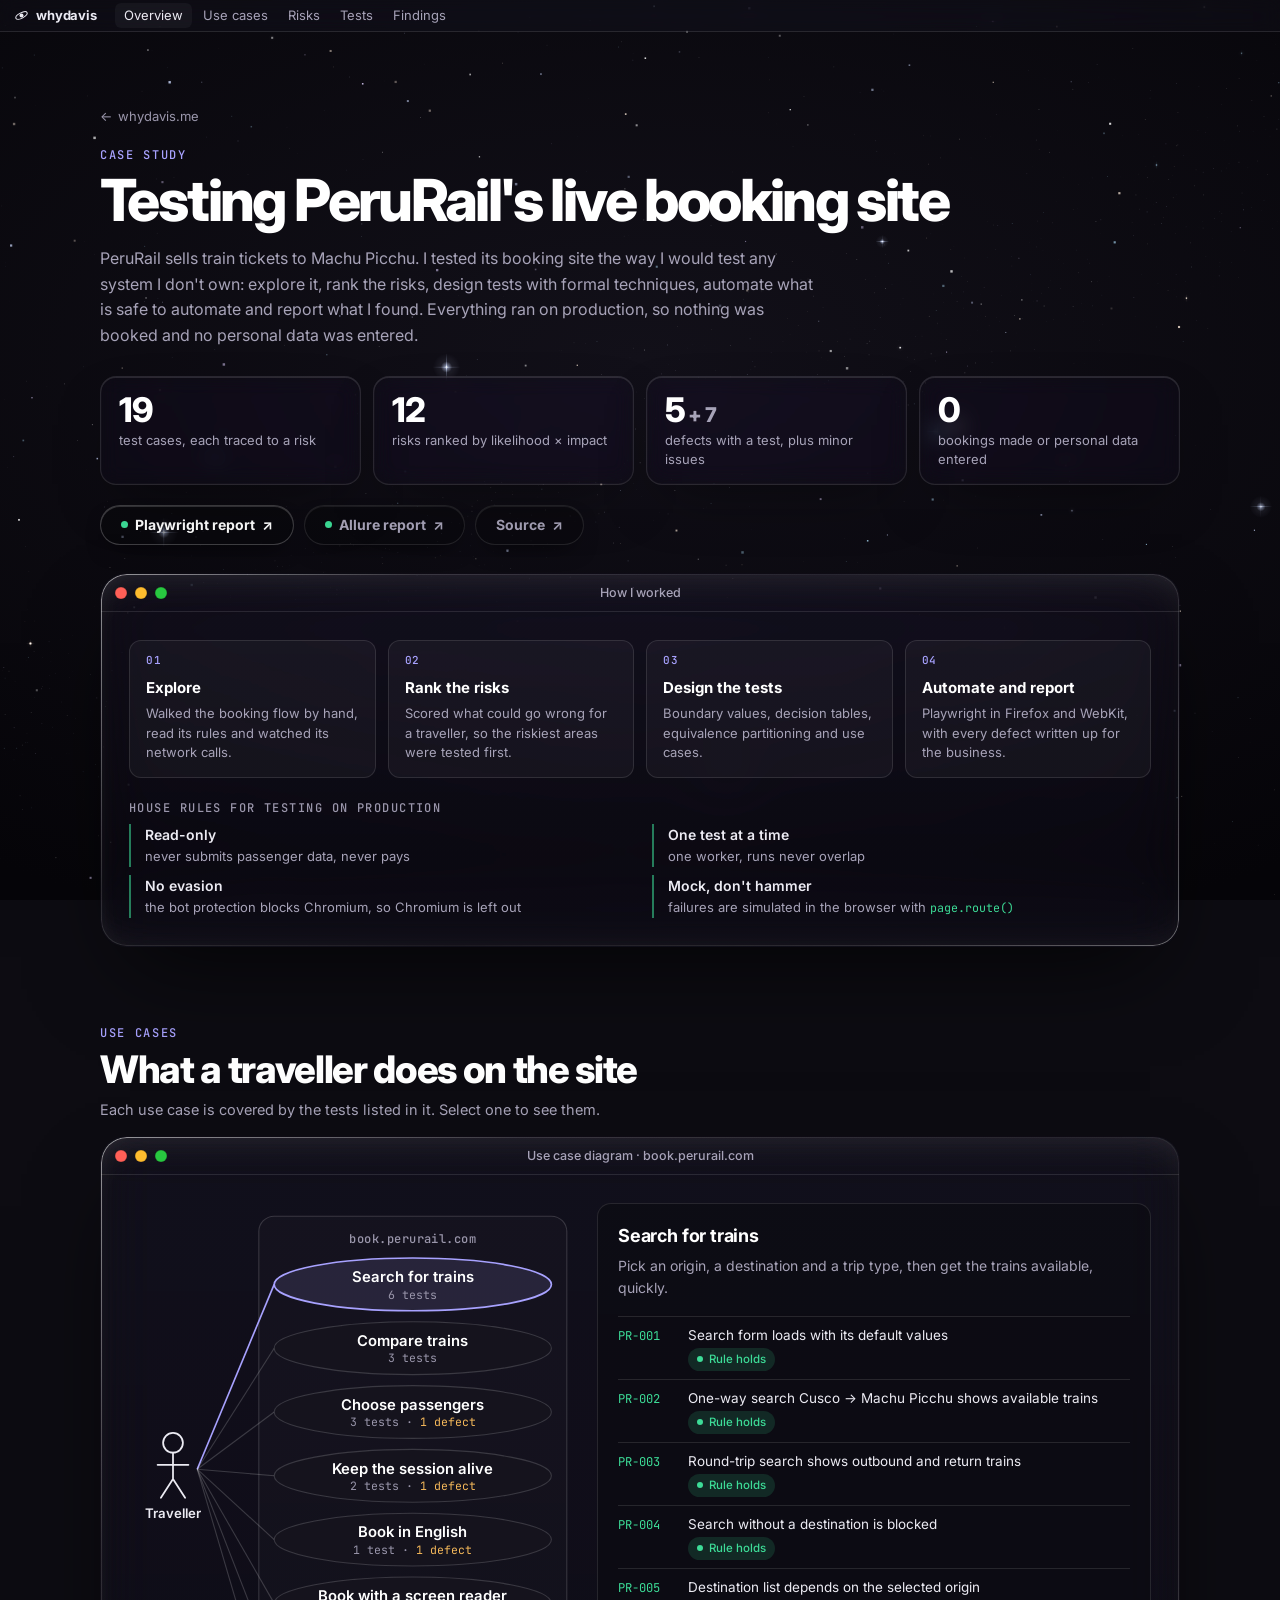
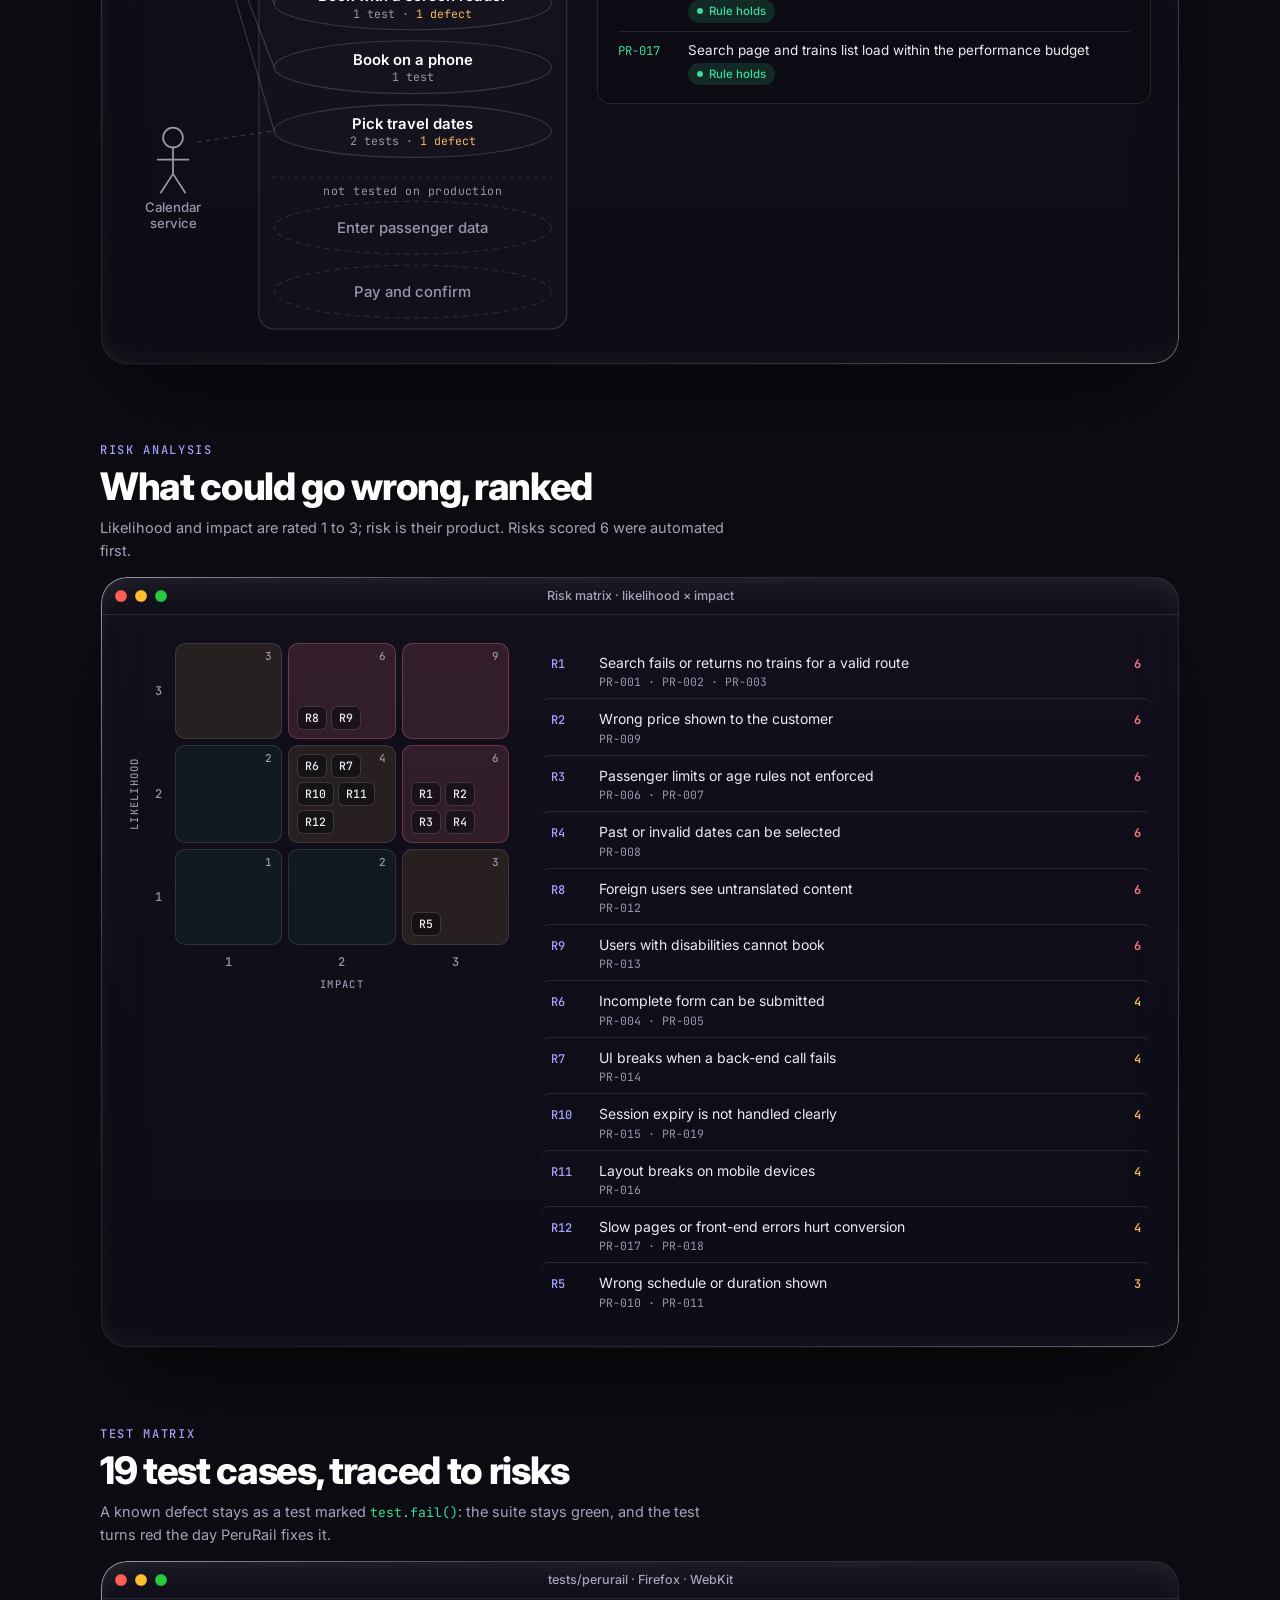
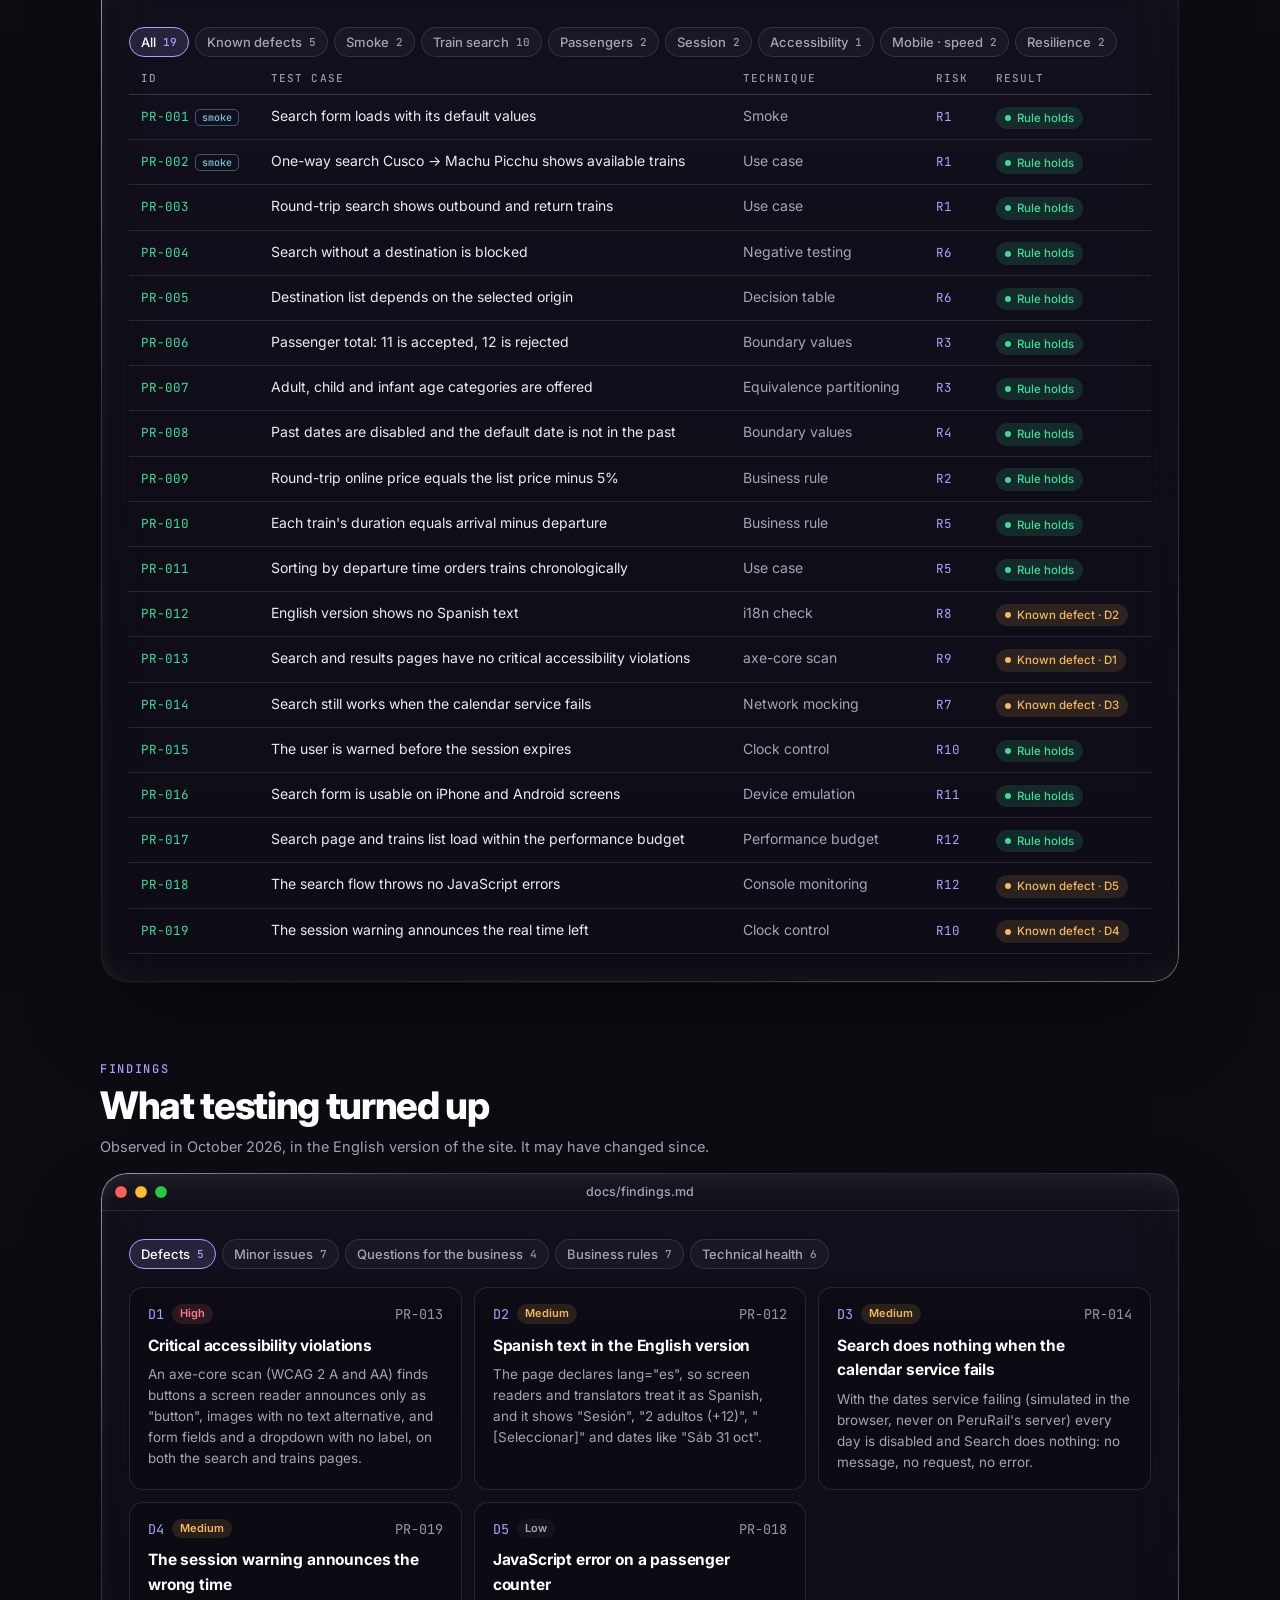
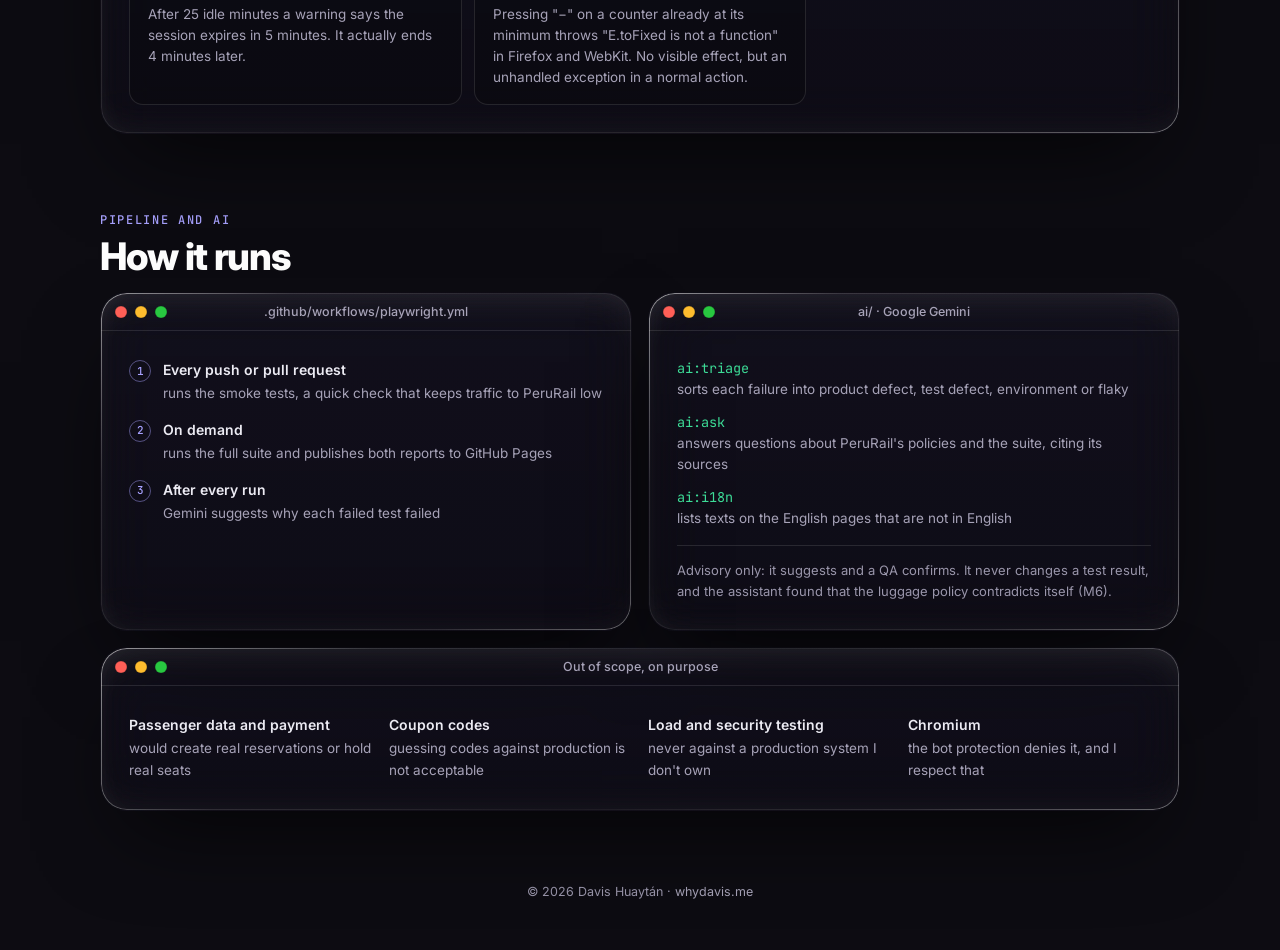
==== perurail/index.html @ 3ee422a7 "PeruRail case study page A recruiter-friendly view of the Playwright project at /perurail/: use case" ====
<!doctype html>
<html lang="en" class="case">
<head>
  <meta charset="utf-8">
  <meta name="viewport" content="width=device-width, initial-scale=1, viewport-fit=cover">
  <title>PeruRail case study · whydavis</title>
  <meta name="description" content="How Davis Huaytán tested PeruRail's live booking site: use cases, risk analysis, a 19-case test matrix and the defects found.">
  <meta name="theme-color" content="#16151c">
  <meta property="og:title" content="PeruRail case study · Davis Huaytán">
  <meta property="og:description" content="Use cases, risk analysis, test matrix and findings from testing a live booking site with Playwright.">
  <meta property="og:url" content="https://whydavis.me/perurail/">
  <meta property="og:type" content="article">
  <meta property="og:image" content="https://whydavis.me/og.png">
  <meta name="twitter:card" content="summary_large_image">
  <meta name="robots" content="noindex, nofollow">
  <link rel="canonical" href="https://whydavis.me/perurail/">
  <link rel="icon" href="../favicon.svg" type="image/svg+xml">
  <link rel="preconnect" href="https://fonts.googleapis.com">
  <link rel="preconnect" href="https://fonts.gstatic.com" crossorigin>
  <link href="https://fonts.googleapis.com/css2?family=Inter:wght@400;500;600;700;800&family=JetBrains+Mono:wght@400;500&display=swap" rel="stylesheet">
  <link rel="stylesheet" href="../styles.css">
  <link rel="stylesheet" href="case.css">
  <script>document.documentElement.classList.add("js")</script>
</head>
<body>
  <canvas id="sky" aria-hidden="true"></canvas>
  <canvas id="stars" aria-hidden="true"></canvas>
  <div class="nebula" aria-hidden="true"></div>

  <header class="menubar">
    <a class="mb-brand" href="../" aria-label="Back to whydavis.me">
      <svg viewBox="0 0 24 24" width="15" height="15" aria-hidden="true"><circle cx="12" cy="12" r="3.2" fill="currentColor"/><ellipse cx="12" cy="12" rx="10" ry="4.2" fill="none" stroke="currentColor" stroke-width="1.6" transform="rotate(-28 12 12)"/></svg>
      <strong>whydavis</strong>
    </a>
    <nav class="mb-nav" aria-label="Sections">
      <a href="#overview">Overview</a>
      <a href="#use-cases">Use cases</a>
      <a href="#risks">Risks</a>
      <a href="#tests">Tests</a>
      <a href="#findings">Findings</a>
    </nav>
  </header>

  <main id="top">
    <!-- Overview -->
    <section id="overview" class="cs">
      <a class="back" href="../#work"><span aria-hidden="true">←</span> whydavis.me</a>
      <p class="eyebrow">Case study</p>
      <h1 class="cs-title">Testing PeruRail's live booking site</h1>
      <p class="cs-lede">PeruRail sells train tickets to Machu Picchu. I tested its booking site the way I would test any system I don't own: explore it, rank the risks, design tests with formal techniques, automate what is safe to automate and report what I found. Everything ran on production, so nothing was booked and no personal data was entered.</p>

      <div class="kpis">
        <div class="kpi glass"><b>19</b><span>test cases, each traced to a risk</span></div>
        <div class="kpi glass"><b>12</b><span>risks ranked by likelihood × impact</span></div>
        <div class="kpi glass"><b>5<small> + 7</small></b><span>defects with a test, plus minor issues</span></div>
        <div class="kpi glass"><b>0</b><span>bookings made or personal data entered</span></div>
      </div>

      <div class="cta">
        <a class="btn btn-primary" href="https://dwhytan.github.io/playwright-e2e-framework/playwright/" target="_blank" rel="noopener"><span class="status-dot" aria-hidden="true"></span>Playwright report <span aria-hidden="true">↗</span></a>
        <a class="btn" href="https://dwhytan.github.io/playwright-e2e-framework/allure/" target="_blank" rel="noopener"><span class="status-dot" aria-hidden="true"></span>Allure report <span aria-hidden="true">↗</span></a>
        <a class="btn" href="https://github.com/dwhytan/playwright-e2e-framework" target="_blank" rel="noopener">Source <span aria-hidden="true">↗</span></a>
      </div>

      <article class="window reveal">
        <div class="titlebar">
          <span class="lights" aria-hidden="true"><i></i><i></i><i></i></span>
          <span class="title">How I worked</span>
        </div>
        <div class="win-body">
          <ol class="steps">
            <li><span class="step-n">01</span><b>Explore</b><span>Walked the booking flow by hand, read its rules and watched its network calls.</span></li>
            <li><span class="step-n">02</span><b>Rank the risks</b><span>Scored what could go wrong for a traveller, so the riskiest areas were tested first.</span></li>
            <li><span class="step-n">03</span><b>Design the tests</b><span>Boundary values, decision tables, equivalence partitioning and use cases.</span></li>
            <li><span class="step-n">04</span><b>Automate and report</b><span>Playwright in Firefox and WebKit, with every defect written up for the business.</span></li>
          </ol>
          <p class="rules-head">House rules for testing on production</p>
          <ul class="rules">
            <li><b>Read-only</b><span>never submits passenger data, never pays</span></li>
            <li><b>One test at a time</b><span>one worker, runs never overlap</span></li>
            <li><b>No evasion</b><span>the bot protection blocks Chromium, so Chromium is left out</span></li>
            <li><b>Mock, don't hammer</b><span>failures are simulated in the browser with <code>page.route()</code></span></li>
          </ul>
        </div>
      </article>
    </section>

    <!-- Use cases -->
    <section id="use-cases" class="cs">
      <header class="sec-head">
        <p class="eyebrow">Use cases</p>
        <h2>What a traveller does on the site</h2>
        <p class="sec-sub">Each use case is covered by the tests listed in it. Select one to see them.</p>
      </header>
      <article class="window reveal">
        <div class="titlebar">
          <span class="lights" aria-hidden="true"><i></i><i></i><i></i></span>
          <span class="title">Use case diagram · book.perurail.com</span>
        </div>
        <div class="win-body uc-body">
          <div class="uc-diagram" id="uc-diagram" role="group" aria-label="Use case diagram"></div>
          <div class="uc-detail" id="uc-detail" aria-live="polite"></div>
        </div>
      </article>
    </section>

    <!-- Risks -->
    <section id="risks" class="cs">
      <header class="sec-head">
        <p class="eyebrow">Risk analysis</p>
        <h2>What could go wrong, ranked</h2>
        <p class="sec-sub">Likelihood and impact are rated 1 to 3; risk is their product. Risks scored 6 were automated first.</p>
      </header>
      <article class="window reveal">
        <div class="titlebar">
          <span class="lights" aria-hidden="true"><i></i><i></i><i></i></span>
          <span class="title">Risk matrix · likelihood × impact</span>
        </div>
        <div class="win-body risk-body">
          <div class="heat" id="heat"></div>
          <ol class="risk-list" id="risk-list"></ol>
        </div>
      </article>
    </section>

    <!-- Tests -->
    <section id="tests" class="cs">
      <header class="sec-head">
        <p class="eyebrow">Test matrix</p>
        <h2>19 test cases, traced to risks</h2>
        <p class="sec-sub">A known defect stays as a test marked <code>test.fail()</code>: the suite stays green, and the test turns red the day PeruRail fixes it.</p>
      </header>
      <article class="window reveal">
        <div class="titlebar">
          <span class="lights" aria-hidden="true"><i></i><i></i><i></i></span>
          <span class="title">tests/perurail · Firefox · WebKit</span>
        </div>
        <div class="win-body tm-body">
          <div class="filters" id="tm-filters" role="toolbar" aria-label="Filter test cases"></div>
          <div class="tm-scroll">
            <table class="tm" id="tm">
              <thead><tr><th scope="col">ID</th><th scope="col">Test case</th><th scope="col">Technique</th><th scope="col">Risk</th><th scope="col">Result</th></tr></thead>
              <tbody></tbody>
            </table>
          </div>
        </div>
      </article>
    </section>

    <!-- Findings -->
    <section id="findings" class="cs">
      <header class="sec-head">
        <p class="eyebrow">Findings</p>
        <h2>What testing turned up</h2>
        <p class="sec-sub">Observed in October 2026, in the English version of the site. It may have changed since.</p>
      </header>
      <article class="window reveal">
        <div class="titlebar">
          <span class="lights" aria-hidden="true"><i></i><i></i><i></i></span>
          <span class="title">docs/findings.md</span>
        </div>
        <div class="win-body fd-body">
          <div class="tabs" id="fd-tabs" role="tablist" aria-label="Findings"></div>
          <div class="fd-panel" id="fd-panel" role="tabpanel"></div>
        </div>
      </article>
    </section>

    <!-- Pipeline and AI -->
    <section id="pipeline" class="cs">
      <header class="sec-head">
        <p class="eyebrow">Pipeline and AI</p>
        <h2>How it runs</h2>
      </header>
      <div class="pipe-grid">
        <article class="window reveal">
          <div class="titlebar">
            <span class="lights" aria-hidden="true"><i></i><i></i><i></i></span>
            <span class="title">.github/workflows/playwright.yml</span>
          </div>
          <div class="win-body">
            <ol class="flow">
              <li><b>Every push or pull request</b><span>runs the smoke tests, a quick check that keeps traffic to PeruRail low</span></li>
              <li><b>On demand</b><span>runs the full suite and publishes both reports to GitHub Pages</span></li>
              <li><b>After every run</b><span>Gemini suggests why each failed test failed</span></li>
            </ol>
          </div>
        </article>
        <article class="window reveal">
          <div class="titlebar">
            <span class="lights" aria-hidden="true"><i></i><i></i><i></i></span>
            <span class="title">ai/ · Google Gemini</span>
          </div>
          <div class="win-body">
            <ul class="ai-cmds">
              <li><code>ai:triage</code><span>sorts each failure into product defect, test defect, environment or flaky</span></li>
              <li><code>ai:ask</code><span>answers questions about PeruRail's policies and the suite, citing its sources</span></li>
              <li><code>ai:i18n</code><span>lists texts on the English pages that are not in English</span></li>
            </ul>
            <p class="ai-note">Advisory only: it suggests and a QA confirms. It never changes a test result, and the assistant found that the luggage policy contradicts itself (M6).</p>
          </div>
        </article>
      </div>
      <article class="window reveal oos">
        <div class="titlebar">
          <span class="lights" aria-hidden="true"><i></i><i></i><i></i></span>
          <span class="title">Out of scope, on purpose</span>
        </div>
        <div class="win-body">
          <ul class="oos-list">
            <li><b>Passenger data and payment</b><span>would create real reservations or hold real seats</span></li>
            <li><b>Coupon codes</b><span>guessing codes against production is not acceptable</span></li>
            <li><b>Load and security testing</b><span>never against a production system I don't own</span></li>
            <li><b>Chromium</b><span>the bot protection denies it, and I respect that</span></li>
          </ul>
        </div>
      </article>
    </section>
  </main>

  <footer class="footer">
    <p>© <span id="year">2026</span> Davis Huaytán · <a href="../">whydavis.me</a></p>
  </footer>

  <script src="../main.js" defer></script>
  <script src="case.js" defer></script>
  <script type="module" src="https://static.cloudflareinsights.com/beacon.min.js" data-cf-beacon='{"token": "da24d4a534864f099feae7750978d0eb"}'></script>
</body>
</html>
---- styles.css ----
/* ───────── Tokens: "Cosmic" #23212C ───────── */
:root {
  color-scheme: dark;
  --bg: #0d0c12;
  --bg-2: #23212c;
  --text: #ecebf3;
  --text-2: #a7a3b8;
  --text-3: #9a96ab;
  --glass: rgba(30, 28, 40, 0.10);
  --glass-strong: rgba(30, 28, 40, 0.22);
  --glass-hi: rgba(255, 255, 255, 0.04);
  --stroke: rgba(255, 255, 255, 0.11);
  --stroke-2: rgba(255, 255, 255, 0.16);
  --inner: inset 0 1px 0 rgba(255, 255, 255, 0.1), inset 0 0 0 0.5px rgba(255, 255, 255, 0.04);
  --shadow: 0 24px 60px -24px rgba(0, 0, 0, 0.5);
  --accent: #a8a2ff;
  --accent-2: #e8a2c8;
  --accent-soft: rgba(168, 162, 255, 0.14);
  --green: #3ddc97;
  --green-soft: rgba(61, 220, 151, 0.14);
  --icon-filter: invert(1);
  --ease-out: cubic-bezier(0.23, 1, 0.32, 1);
  --ease-in-out: cubic-bezier(0.77, 0, 0.175, 1);
  --radius: 26px;
  --sans: "Inter", -apple-system, BlinkMacSystemFont, "SF Pro Text", system-ui, sans-serif;
  --mono: "JetBrains Mono", "SF Mono", ui-monospace, Menlo, monospace;
}

/* ───────── Base ───────── */
*, *::before, *::after { box-sizing: border-box; }
html { scroll-behavior: smooth; -webkit-text-size-adjust: 100%; }
body {
  margin: 0;
  background: var(--bg);
  color: var(--text);
  font: 400 15px/1.6 var(--sans);
  -webkit-font-smoothing: antialiased;
  overflow-x: hidden;
}
a { color: inherit; text-decoration: none; }
img { display: block; }
h1, h2, h3, p, ul, ol, dl, dd { margin: 0; padding: 0; }
ul, ol { list-style: none; }
:focus-visible { outline: 2px solid var(--accent); outline-offset: 3px; border-radius: 8px; }
::selection { background: var(--accent-soft); color: var(--text); }

/* ───────── Desktop background ───────── */
#sky, #stars, .nebula { position: fixed; inset: 0; pointer-events: none; }
#stars { z-index: -1; }
#sky { z-index: -2; }
.nebula {
  z-index: -3;
  background: radial-gradient(120% 90% at 50% 40%, #121019, #060509 75%);
}

/* ───────── Glass primitives ───────── */
.glass, .window, .menubar, .dock {
  background: var(--glass);
  border: 1px solid var(--stroke);
  box-shadow: var(--inner), var(--shadow);
  backdrop-filter: blur(10px) saturate(170%);
  -webkit-backdrop-filter: blur(10px) saturate(170%);
}

/* Windows are liquid glass: light tint, heavy blur, light pooling along the inner
   edges and a specular rim that catches light on the top-left and bottom-right corners */
.window {
  background: linear-gradient(180deg, rgba(40, 38, 52, 0.14), rgba(14, 13, 19, 0.28));
  border-color: transparent;
  box-shadow:
    inset 0 24px 48px -36px rgba(255, 255, 255, 0.22),
    inset 0 -24px 48px -36px rgba(255, 255, 255, 0.10),
    inset 18px 0 36px -32px rgba(255, 255, 255, 0.10),
    0 40px 90px -30px rgba(0, 0, 0, 0.75);
  backdrop-filter: blur(26px) saturate(180%) brightness(1.08);
  -webkit-backdrop-filter: blur(26px) saturate(180%) brightness(1.08);
  /* keep each window on its own GPU layer for good: when the reveal ends and the
     transform goes to none, the browser would otherwise drop the layer and
     repaint the blur, which shows as a one-frame flicker */
  will-change: transform;
}
.window::before, .dock::before {
  content: ""; position: absolute; inset: 0; z-index: 3; pointer-events: none;
  border-radius: inherit; padding: 1px;
  background: linear-gradient(135deg,
    rgba(255, 255, 255, 0.55), rgba(255, 255, 255, 0.12) 22%, rgba(255, 255, 255, 0.04) 50%,
    rgba(255, 255, 255, 0.12) 78%, rgba(255, 255, 255, 0.38));
  -webkit-mask: linear-gradient(#000 0 0) content-box, linear-gradient(#000 0 0);
  -webkit-mask-composite: xor; mask-composite: exclude;
}

/* ───────── Menu bar ───────── */
.menubar {
  position: fixed; top: 0; left: 0; right: 0; z-index: 20;
  height: 32px; padding: 0 14px;
  display: flex; align-items: center; gap: 18px;
  font-size: 13px;
  border-width: 0 0 1px; box-shadow: none;
  background: var(--glass-strong);
}
.mb-brand { display: flex; align-items: center; gap: 7px; }
.mb-brand strong { font-weight: 700; letter-spacing: -0.01em; }
.mb-nav { display: flex; gap: 2px; }
.mb-nav a {
  padding: 2px 9px; border-radius: 6px; color: var(--text-2);
  transition: background-color 150ms ease, color 150ms ease;
}
.mb-nav a:hover, .mb-nav a.active { background: var(--glass-hi); color: var(--text); }

.status-dot {
  width: 7px; height: 7px; border-radius: 50%; background: var(--green); flex: none;
  box-shadow: 0 0 0 0 var(--green);
  animation: ping 2.4s var(--ease-out) infinite;
}
@keyframes ping {
  0% { box-shadow: 0 0 0 0 color-mix(in srgb, var(--green) 60%, transparent); }
  70%, 100% { box-shadow: 0 0 0 7px transparent; }
}

/* ───────── Layout ───────── */
main { width: min(1080px, 100% - 32px); margin: 0 auto; padding: 84px 0 40px; }
.section { padding: 56px 0; scroll-margin-top: 40px; }
.hero { padding-top: 28px; }
.sec-head { margin-bottom: 14px; }
.eyebrow {
  font: 500 12px/1 var(--mono); text-transform: uppercase; letter-spacing: 0.14em;
  color: var(--accent); margin-bottom: 10px;
}
h2 { font-size: clamp(26px, 3.6vw, 38px); line-height: 1.1; font-weight: 800; letter-spacing: -0.035em; color: #fff; }

/* ───────── Windows ───────── */
/* clip (not hidden) so sticky children, like the diagram panel on phones, still stick to the viewport */
.window { border-radius: var(--radius); overflow: hidden; overflow: clip; position: relative; }
.window::after {
  /* pointer-follow sheen */
  content: ""; position: absolute; inset: 0; pointer-events: none; border-radius: inherit;
  background: radial-gradient(420px circle at var(--mx, 50%) var(--my, -20%), var(--glass-hi), transparent 60%);
  opacity: 0; transition: opacity 300ms ease;
}
.window:hover::after { opacity: 1; }
/* the sheen follows the pointer, not the page: no glow while content scrolls under a still cursor */
.scrolling .window::after { opacity: 0; transition: none; }
.titlebar {
  height: 38px; display: grid; grid-template-columns: 64px 1fr 64px; align-items: center;
  padding: 0 14px; border-bottom: 1px solid var(--stroke);
  font-size: 12.5px; color: var(--text-2);
}
.title { text-align: center; font-weight: 500; white-space: nowrap; overflow: hidden; text-overflow: ellipsis; }
.lights { display: flex; gap: 8px; }
.lights i {
  width: 12px; height: 12px; border-radius: 50%;
  box-shadow: inset 0 0 0 0.5px rgba(0, 0, 0, 0.25);
}
.lights i:nth-child(1) { background: #ff5f57; }
.lights i:nth-child(2) { background: #febc2e; }
.lights i:nth-child(3) { background: #28c840; }
/* macOS detail: hovering the group shows ×, − and + (decorative, like the rest of the chrome) */
.lights i { position: relative; }
.lights i::after {
  position: absolute; inset: 0; display: grid; place-items: center;
  font: 700 9px/1 var(--sans); color: rgba(0, 0, 0, 0.55); opacity: 0; transition: opacity 120ms ease;
}
.lights i:nth-child(1)::after { content: "×"; font-size: 10px; }
.lights i:nth-child(2)::after { content: "−"; }
.lights i:nth-child(3)::after { content: "+"; }
.lights:hover i::after { opacity: 1; }
.win-body { padding: 28px; }

/* ───────── Hero ───────── */
.hero-body { padding: 36px clamp(22px, 5vw, 56px) 40px; }
.prompt { font: 400 13px/1 var(--mono); color: var(--text-3); margin-bottom: 18px; }
.p-user { color: var(--accent); }
.p-sym { color: var(--accent-2); }
.name {
  font-size: clamp(30px, calc((100vw - 110px) / 7), 104px); line-height: 0.98; white-space: nowrap; font-weight: 800;
  letter-spacing: -0.05em; color: #fff;
}
.cursor {
  display: inline-block; width: 0.09em; height: 0.82em; margin-left: 0.08em; vertical-align: -0.04em;
  background: var(--accent); border-radius: 2px;
  animation: blink 1.1s steps(1) infinite;
}
@keyframes blink { 50% { opacity: 0; } }
.role { margin-top: 18px; font-size: clamp(17px, 2.2vw, 21px); font-weight: 700; color: #fff; letter-spacing: -0.01em; }
.summary { margin-top: 8px; max-width: 58ch; font-size: 16px; font-weight: 500; color: var(--text-2); }
/* Certification badges: small in the hero. Hover / focus / tap grows the badge a
   little and names it in the caption beside the row, so nothing covers the text. */
.certs-row { display: flex; flex-wrap: wrap; align-items: center; gap: 6px 16px; margin-top: 18px; }
.badges { display: flex; align-items: center; gap: 6px; }
.badge-sep { width: 1px; height: 20px; margin: 0 6px; background: var(--stroke-2); }
.badge {
  display: block; padding: 2px; border: 0; border-radius: 50%;
  background: none; cursor: default; -webkit-tap-highlight-color: transparent;
}
.badge img {
  width: 32px; height: 32px; object-fit: contain;
  transition: transform 180ms var(--ease-out), opacity 180ms ease;
}
.badges:has(.badge:is(:hover, :focus-visible, .active)) img { opacity: 0.55; }
.badge:is(:hover, :focus-visible, .active) img { transform: scale(1.3); opacity: 1 !important; }
.badge:focus-visible { outline-offset: 2px; }
/* Highlights under the badges: a few chips, each explained in the caption below */
.highlights { margin-top: 20px; }
/* Practice chips: hover, focus or tap explains each one in the caption below */
.pchips { display: flex; flex-wrap: wrap; gap: 6px; }
.pchip {
  display: inline-flex; align-items: center; gap: 6px; height: 28px; padding: 0 11px 0 9px;
  border-radius: 999px; border: 1px solid var(--stroke-2); background: var(--glass-hi);
  font: 500 12.5px/1 var(--sans); color: var(--text); cursor: default; -webkit-tap-highlight-color: transparent;
  transition: border-color 150ms ease, background-color 150ms ease, transform 160ms var(--ease-out);
}
.pchip svg { width: 14px; height: 14px; fill: none; stroke: var(--accent); stroke-width: 1.8; stroke-linecap: round; stroke-linejoin: round; }
.pchip:is(:hover, :focus-visible, .active) { border-color: var(--accent); background: var(--accent-soft); }
.pchip:active { transform: scale(0.97); }
.pchip-caption { display: block; position: relative; min-height: 20px; margin-top: 8px; font: 400 12.5px/20px var(--mono); color: var(--text-3); }
.pchip-caption .cap-live { position: absolute; inset: 0 auto auto 0; color: var(--text-2); opacity: 0; transition: opacity 150ms ease; }
.pchip-caption .cap-default { transition: opacity 150ms ease; }
.pchip-caption.showing .cap-default { opacity: 0; }
.pchip-caption.showing .cap-live { opacity: 1; }

/* Terminal feel on first load: whoami types itself, then the chips print one by one */
.highlights .pchip { animation: line-in 380ms var(--ease-out) both; }
.highlights .pchip:nth-child(1) { animation-delay: 900ms; }
.highlights .pchip:nth-child(2) { animation-delay: 970ms; }
.highlights .pchip:nth-child(3) { animation-delay: 1040ms; }
.highlights .pchip:nth-child(4) { animation-delay: 1110ms; }
.highlights .pchip:nth-child(5) { animation-delay: 1180ms; }
@keyframes line-in { from { opacity: 0; transform: translateY(6px); } }
.typed.typing::after { content: ""; display: inline-block; width: 7px; height: 13px; margin-left: 2px; vertical-align: -2px; background: var(--text-3); }

.badge-caption {
  position: relative; min-height: 20px; flex: 1 1 240px;
  font: 400 12.5px/20px var(--mono); color: var(--text-3); white-space: nowrap;
}
.badge-caption span { transition: opacity 150ms ease; }
.cap-live { position: absolute; left: 0; top: 0; color: var(--text); opacity: 0; }
.cap-live em { font-style: normal; color: var(--text-3); }
.certs-row.showing .cap-default { opacity: 0; }
.certs-row.showing .cap-live { opacity: 1; }
.cta { display: flex; flex-wrap: wrap; gap: 10px; margin-top: 24px; }
/* Dark glass pills; the primary one has a brighter rim */
.btn {
  display: inline-flex; align-items: center; gap: 7px; height: 40px; padding: 0 20px;
  border-radius: 999px; font-size: 14px; font-weight: 700; color: var(--text-2);
  border: 1px solid rgba(255, 255, 255, 0.1); background: rgba(8, 8, 12, 0.4);
  box-shadow: inset 0 1px 0 rgba(255, 255, 255, 0.08), 0 10px 24px -12px rgba(0, 0, 0, 0.7);
  transition: transform 160ms var(--ease-out), background-color 150ms ease, border-color 150ms ease, color 150ms ease;
}
.btn:hover { color: #fff; border-color: rgba(255, 255, 255, 0.24); background: rgba(8, 8, 12, 0.55); }
.btn:active { transform: scale(0.97); }
.btn-primary { color: #fff; border-color: rgba(255, 255, 255, 0.22); box-shadow: inset 0 1px 0 rgba(255, 255, 255, 0.18), 0 10px 24px -12px rgba(0, 0, 0, 0.7); }
.btn-primary:hover { border-color: rgba(255, 255, 255, 0.4); }


/* ───────── Stack ───────── */
/* Stack diagram: regions and blocks wired with elbow connectors (drawn in JS) */
.stack-body { display: grid; gap: 12px; }
.stack-body.win-body { padding-top: 20px; padding-bottom: 20px; }
.diagram {
  position: relative; display: grid; gap: 26px 30px; align-items: center;
  grid-template-columns: 92px 1fr 1.1fr 1fr 1fr;
  grid-template-areas:
    "team plan ci   exec    sut"
    "team code fw   exec    sut"
    "team ai   reports load sut";
  padding: 6px 0 30px; /* bottom room for the return wire */
}
.zone {
  grid-column: 2 / 4; grid-row: 1 / 3; align-self: stretch; margin: -14px -12px;
  border: 1px dashed var(--stroke-2); border-radius: 16px; background: rgba(255, 255, 255, 0.02);
  position: relative; pointer-events: none;
}
.zone span { position: absolute; top: -9px; left: 14px; padding: 0 6px; font: 400 11px/18px var(--mono); color: var(--text-3); background: #17161e; border-radius: 4px; }
.wires { position: absolute; inset: 0; width: 100%; height: 100%; overflow: visible; pointer-events: none; z-index: 0; }
.wires path { fill: none; stroke: rgba(255, 255, 255, 0.3); stroke-width: 1.25; stroke-linejoin: round; transition: stroke 200ms ease, opacity 200ms ease; }
.wires path.on { stroke: var(--accent); stroke-width: 1.5; stroke-dasharray: 5 5; animation: flow 900ms linear infinite; }
.diagram.has-sel .wires path:not(.on) { opacity: 0.45; }
@keyframes flow { to { stroke-dashoffset: -10; } }
.dnode {
  position: relative; z-index: 1; display: flex; flex-direction: column; align-items: center; gap: 2px;
  padding: 10px 10px; border-radius: 12px; border: 1px solid var(--stroke-2);
  background: rgba(24, 23, 32, 0.78); color: var(--text); font: inherit; text-align: center; cursor: pointer;
  transition: border-color 150ms ease, background-color 150ms ease, opacity 180ms ease, box-shadow 200ms ease;
}
.dnode:hover { border-color: rgba(255, 255, 255, 0.3); }
.dnode:active { transform: scale(0.98); }
.dnode b { font-size: 13.5px; font-weight: 600; }
.dnode small { font: 400 11px/1.3 var(--mono); color: var(--text-3); }
.dnode .icons { display: flex; align-items: center; justify-content: center; gap: 6px; min-height: 18px; margin-bottom: 4px; }
.dnode .icons img { width: 15px; height: 15px; filter: var(--icon-filter); opacity: 0.85; }
/* logos that only work in their own colors (or as a white silhouette) */
.icons img.color, .chips img.color { filter: none; opacity: 1; border-radius: 3px; }
.icons img.sil, .chips img.sil { filter: brightness(0) invert(1); opacity: 0.85; }
.region-head .icons img { width: 15px; height: 15px; filter: var(--icon-filter); opacity: 0.85; }
.team { border: 0; background: none; padding: 4px; }
.team .people { width: 44px; height: 38px; fill: var(--accent); margin-bottom: 6px; }
.hero-node { background: rgba(61, 220, 151, 0.08); border-color: color-mix(in srgb, var(--green) 45%, transparent); }
.cmd {
  margin-top: 8px; padding: 3px 7px; border-radius: 5px; white-space: nowrap;
  font: 400 10.5px/1.4 var(--mono); color: var(--green); background: #0e0d13; border: 1px solid var(--stroke);
}
.region { align-self: stretch; justify-content: center; gap: 6px; background: rgba(168, 162, 255, 0.05); }
.region > b, .region > small { margin-bottom: 2px; }
.region > small { margin-bottom: 6px; }
.sut { border-style: dashed; background: rgba(255, 255, 255, 0.02); }
.card {
  display: flex; align-items: center; justify-content: center; gap: 7px; width: 100%;
  padding: 7px 8px; border-radius: 8px; border: 1px solid var(--stroke); background: rgba(24, 23, 32, 0.7);
  font-size: 12px; color: var(--text-2);
}
.card .icons { margin: 0; min-height: 0; gap: 4px; }
.card .icons img { width: 13px; height: 13px; }
.diagram.has-sel [data-node] { opacity: 0.5; }
.diagram.has-sel [data-node].linked { opacity: 1; }
.diagram.has-sel [data-node].selected {
  opacity: 1; border-color: var(--accent);
  box-shadow: 0 0 0 3px color-mix(in srgb, var(--accent) 20%, transparent), 0 10px 30px -12px rgba(168, 162, 255, 0.45);
}
.diagram.has-sel .team.selected { box-shadow: none; }
/* Stack: blueprint look (grid paper, square blocks with corner marks, mono labels,
   dotted cyan wires) so it never reads as a copy of the Portfolio diagram */
.diagram--stack {
  --bp: #7cc8e8;
  padding: 16px 14px 34px; border-radius: 14px; border: 1px solid var(--stroke);
  background-color: rgba(10, 9, 14, 0.35);
  background-image:
    linear-gradient(rgba(255, 255, 255, 0.04) 1px, transparent 1px),
    linear-gradient(90deg, rgba(255, 255, 255, 0.04) 1px, transparent 1px);
  background-size: 22px 22px;
}
.diagram--stack .dnode { border-radius: 4px; border-color: rgba(255, 255, 255, 0.14); background: rgba(14, 13, 19, 0.85); }
.diagram--stack .dnode::before, .diagram--stack .dnode::after {
  content: ""; position: absolute; width: 8px; height: 8px; opacity: 0.55; transition: opacity 180ms ease;
}
.diagram--stack .dnode::before { top: -1px; left: -1px; border-top: 2px solid var(--bp); border-left: 2px solid var(--bp); }
.diagram--stack .dnode::after { bottom: -1px; right: -1px; border-bottom: 2px solid var(--bp); border-right: 2px solid var(--bp); }
.diagram--stack .dnode.selected::before, .diagram--stack .dnode.selected::after { opacity: 1; }
.diagram--stack .team { background: none; }
.diagram--stack .team::before, .diagram--stack .team::after { content: none; }
.diagram--stack .team .people { fill: var(--bp); }
.diagram--stack .dnode b { font: 500 11.5px/1.3 var(--mono); text-transform: uppercase; letter-spacing: 0.06em; }
.diagram--stack .dnode small { font-family: var(--sans); font-size: 11.5px; }
.diagram--stack .region { background: rgba(124, 200, 232, 0.035); }
.diagram--stack .card { border-radius: 3px; font: 400 11.5px/1.3 var(--mono); background: rgba(14, 13, 19, 0.9); }
.diagram--stack .hero-node { background: rgba(124, 200, 232, 0.08); border-color: color-mix(in srgb, var(--bp) 45%, transparent); }
.diagram--stack .cmd { color: var(--bp); border-radius: 3px; }
.diagram--stack .zone { border-color: color-mix(in srgb, var(--bp) 30%, transparent); border-radius: 6px; }
.diagram--stack .zone span { color: var(--bp); background: #121118; text-transform: uppercase; letter-spacing: 0.08em; }
.diagram--stack .wires path { stroke: rgba(255, 255, 255, 0.32); stroke-dasharray: 1 5; stroke-linecap: round; stroke-width: 1.6; }
.diagram--stack .wires path.on { stroke: var(--bp); stroke-width: 2; stroke-dasharray: 1 5; animation: flow-dots 700ms linear infinite; }
@keyframes flow-dots { to { stroke-dashoffset: -6; } }
.diagram--stack.has-sel [data-node].selected {
  border-color: var(--bp); box-shadow: 0 0 0 3px color-mix(in srgb, var(--bp) 18%, transparent);
}
.diagram--stack.has-sel .team.selected { box-shadow: none; }

/* Tool chips inside stack blocks: only used on phones, where a block opens in place */
.tools { display: none; }

/* Portfolio: the repo's own architecture, same engine as the stack diagram */
.diagram--repo {
  row-gap: 18px;
  grid-template-columns: 84px 0.9fr 0.9fr 2fr 0.9fr;
  grid-template-areas:
    "dev repo ci suite  apps"
    "dev .    ai report apps";
}
.dregion {
  position: relative; z-index: 1; display: flex; flex-direction: column; align-items: center; gap: 6px;
  padding: 8px; border-radius: 14px; border: 1px solid color-mix(in srgb, var(--green) 40%, transparent);
  background: rgba(61, 220, 151, 0.06);
}
.region-head {
  display: flex; flex-direction: column; align-items: center; gap: 2px; padding: 4px 10px; border: 1px solid transparent;
  border-radius: 10px; background: none; color: var(--text); font: inherit; cursor: pointer;
  transition: opacity 180ms ease, border-color 150ms ease, background-color 150ms ease;
}
.region-head b { font-size: 13.5px; font-weight: 600; }
.region-head small { font: 400 11px/1.3 var(--mono); color: var(--text-3); }
.region-head .icons { display: flex; margin-bottom: 4px; }
.cards { display: grid; grid-template-columns: repeat(3, minmax(0, 1fr)); gap: 6px; width: 100%; }
button.card { min-height: 34px; align-items: center; justify-content: center; text-align: center; font: inherit; font-size: 12px; cursor: pointer; transition: opacity 180ms ease, border-color 150ms ease, background-color 150ms ease; }
button.card:hover { border-color: rgba(255, 255, 255, 0.3); color: var(--text); }
.diagram--repo .card { flex-wrap: wrap; }
.card em { flex-basis: 100%; font: 400 10.5px/1.3 var(--mono); font-style: normal; color: var(--text-3); }
.diagram.has-sel .region-head.selected, .diagram.has-sel button.card.selected {
  box-shadow: 0 0 0 3px color-mix(in srgb, var(--accent) 20%, transparent); border-color: var(--accent); color: var(--text);
}
.inline-link { color: var(--accent); white-space: nowrap; }
.inline-link:hover { text-decoration: underline; }
.arch-detail p code { font: 400 0.92em var(--mono); color: var(--green); }
.arch-detail {
  min-height: 72px; padding: 12px 16px; border-radius: 12px;
  background: var(--glass-hi); border: 1px solid var(--stroke); font-size: 14px; color: var(--text-2);
}
.arch-detail > * { animation: panel-in 220ms var(--ease-out); }
.arch-detail .head { font-size: 15.5px; line-height: 1.3; letter-spacing: -0.01em; }
.arch-detail .head b { color: #fff; font-weight: 700; }
.arch-detail .head span { margin-left: 8px; font: 400 11.5px/1 var(--mono); color: var(--accent); }
.arch-detail p { margin-top: 3px; font-size: 13.5px; line-height: 1.5; }
.arch-detail p.head { margin-top: 0; }
.arch-detail ul { display: grid; grid-template-columns: repeat(3, minmax(0, 1fr)); gap: 6px 22px; margin-top: 12px; }
/* four tools read as a 2×2 block instead of three plus one left alone */
@media (min-width: 900px) { .arch-detail ul:has(> li:nth-child(4):last-child) { grid-template-columns: repeat(2, minmax(0, 1fr)); } }
.arch-detail li { font-size: 12.5px; line-height: 1.4; }
.arch-detail li b { color: var(--text); font-weight: 600; }
.arch-detail li:has(> img) { display: grid; grid-template-columns: 16px 1fr; gap: 9px; align-items: start; }
.arch-detail li > img { width: 16px; height: 16px; margin-top: 1px; object-fit: contain; filter: var(--icon-filter); opacity: 0.85; }
.arch-detail li > img.color { filter: none; opacity: 1; border-radius: 3px; }
.arch-detail li > img.sil { filter: brightness(0) invert(1); }

/* Stack panel as terminal output */
.stack-body .arch-detail { padding: 14px 18px; border-radius: 10px; background: rgba(6, 6, 9, 0.55); font: 400 12.5px/1.55 var(--mono); }
.term p { margin: 0; font-size: inherit; line-height: inherit; }
.term-cmd { color: var(--text); }
.term-note { margin-top: 2px !important; color: var(--text-3); }
.term ul { display: grid; grid-template-columns: 1fr !important; gap: 2px; margin: 10px 0 0; }
.arch-detail .term li { display: grid; grid-template-columns: 16px 200px 1fr; gap: 12px; align-items: start; font-size: inherit; line-height: inherit; animation: line-in 260ms var(--ease-out) both; animation-delay: calc(var(--i) * 45ms); }
.term li > img { margin-top: 3px; }
.term li b { color: var(--green); font-weight: 400; }
.term li span { color: var(--text-2); }
@media (max-width: 899px) {
  .arch-detail .term li { grid-template-columns: 16px 1fr; gap: 0 10px; }
  .term li span { grid-column: 2; }
}
.chips { display: flex; flex-wrap: wrap; gap: 6px; }
.chips li {
  display: inline-flex; align-items: center; gap: 6px;
  height: 26px; padding: 0 9px 0 6px; border-radius: 7px;
  font-size: 12.5px; font-weight: 500; color: var(--text);
  background: var(--glass-hi); border: 1px solid var(--stroke);
  transition: border-color 150ms ease, background-color 150ms ease, transform 160ms var(--ease-out);
}
.chips li:hover { border-color: var(--green); background: var(--green-soft); transform: translateY(-1px); }
.chips img { width: 13px; height: 13px; filter: var(--icon-filter); opacity: 0.82; }
.chips-sm li { height: 24px; font-size: 12px; }


.repo-body { display: grid; gap: 18px; }
.repo .win-body { padding-top: 22px; padding-bottom: 22px; }
.repo-head { display: flex; align-items: flex-start; justify-content: space-between; gap: 24px; }
.repo-head .cta { margin-top: 0; flex: none; }
.repo-lede { font-size: 14.5px; line-height: 1.55; color: var(--text-2); max-width: 78ch; }
.btn .status-dot { width: 7px; height: 7px; }
.repo h3 { font-size: 12px; font-weight: 600; text-transform: uppercase; letter-spacing: 0.08em; color: var(--text-3); margin-bottom: 12px; }
.hint { margin-left: 6px; font: 400 11px/1 var(--mono); text-transform: none; letter-spacing: 0; color: var(--text-3); opacity: 0.8; }

.pass { width: 14px; height: 14px; border-radius: 50%; flex: none; position: relative; background: var(--green-soft); }
.pass::after {
  content: ""; position: absolute; left: 4.5px; top: 2.5px; width: 3.5px; height: 6.5px;
  border: solid var(--green); border-width: 0 1.6px 1.6px 0; transform: rotate(45deg);
}
.pass.ai { background: color-mix(in srgb, var(--accent-2) 16%, transparent); }
.pass.ai::after { border-color: var(--accent-2); }

/* ───────── Footer ───────── */
.footer { text-align: center; color: var(--text-3); font-size: 12.5px; padding: 8px 16px 128px; }

/* ───────── Dock ───────── */
.dock {
  position: fixed; left: 50%; bottom: 14px; z-index: 20; translate: -50% 0;
  display: flex; align-items: flex-end; gap: 6px; padding: 7px 8px;
  border-radius: 20px; background: var(--glass-strong); border-color: transparent;
  /* floats over content, so it blurs more than the windows to stay legible */
  backdrop-filter: blur(22px) saturate(170%); -webkit-backdrop-filter: blur(22px) saturate(170%);
}
.dock-item {
  --s: 1;
  position: relative; width: 42px; height: 42px; border-radius: 11px;
  display: grid; place-items: center; color: var(--text-2);
  background: linear-gradient(160deg, rgba(255, 255, 255, 0.09), rgba(255, 255, 255, 0.02));
  border: 1px solid var(--stroke);
  box-shadow: inset 0 1px 0 rgba(255, 255, 255, 0.1);
  transform: scale(var(--s)) translateY(calc((var(--s) - 1) * -14px));
  transform-origin: bottom center;
  transition: transform 180ms var(--ease-out), color 150ms ease, border-color 150ms ease, box-shadow 200ms ease;
}
/* each item keeps a faint tint of its own color, shown only on hover / when active */
.dock-item:hover, .dock-item.active {
  color: var(--text);
  border-color: color-mix(in srgb, var(--g1) 45%, transparent);
  box-shadow: inset 0 1px 0 rgba(255, 255, 255, 0.12), 0 0 18px -4px color-mix(in srgb, var(--g1) 70%, transparent);
}
.dock-item:active { transform: scale(calc(var(--s) * 0.94)) translateY(calc((var(--s) - 1) * -14px)); }
.dock-item svg { width: 19px; height: 19px; fill: none; stroke: currentColor; stroke-width: 1.8; stroke-linecap: round; stroke-linejoin: round; }
.dock-item svg.fill { fill: currentColor; stroke: none; }
.dock-item::before {
  /* tooltip */
  content: attr(data-label); position: absolute; bottom: calc(100% + 12px); left: 50%;
  translate: -50% 4px; padding: 3px 9px; border-radius: 7px; white-space: nowrap;
  font-size: 12px; font-weight: 500; color: var(--text);
  background: var(--glass-strong); border: 1px solid var(--stroke);
  backdrop-filter: blur(20px); -webkit-backdrop-filter: blur(20px);
  opacity: 0; pointer-events: none;
  transition: opacity 150ms ease, translate 200ms var(--ease-out);
}
.dock-item:hover::before { opacity: 1; translate: -50% 0; }
.dock-item::after {
  /* "running app" indicator */
  content: ""; position: absolute; bottom: -6px; left: 50%; width: 4px; height: 4px;
  translate: -50% 0; border-radius: 50%; background: var(--text);
  opacity: 0; transition: opacity 200ms ease;
}
.dock-item.active::after { opacity: 0.8; }
.dock-sep { width: 1px; align-self: stretch; margin: 4px 3px; background: var(--stroke-2); }

/* ───────── Reveal (window "open") ───────── */
/* translate only: a scale would throw off the diagram wires measured while it plays */
.js .reveal {
  opacity: 0; transform: translateY(18px);
  transition: opacity 600ms var(--ease-out), transform 600ms var(--ease-out);
  transition-delay: calc(var(--i, 0) * 70ms);
}
.js .reveal.in { opacity: 1; transform: none; }

/* ───────── Section snapping ─────────
   On large screens each section fills the viewport and the page settles on it,
   so it takes a deliberate scroll to move to the next one. Native CSS snap, no
   scroll-jacking. Only on screens tall enough for every section to fit; the
   rest get the soft snap below. */
@media (min-width: 900px) and (min-height: 860px) {
  html { scroll-snap-type: y mandatory; scroll-padding-top: 32px; }
  main { padding-top: 32px; padding-bottom: 0; }
  .section, .hero {
    min-height: calc(100svh - 32px);
    display: flex; flex-direction: column; justify-content: center;
    padding: 20px 0 86px; /* bottom room so the dock never covers content */
    scroll-snap-align: start; scroll-snap-stop: always;
    scroll-margin-top: 0;
  }
  .footer { scroll-snap-align: end; padding-bottom: 96px; }
}

/* Short desktop windows: some sections are taller than the screen, and a
   mandatory snap would trap you inside them. "proximity" settles on a section
   when you stop near its top and lets long sections scroll freely. */
@media (min-width: 900px) and (max-height: 859px) {
  html { scroll-snap-type: y proximity; scroll-padding-top: 32px; }
  main { padding-top: 32px; }
  .section, .hero {
    min-height: calc(100svh - 32px);
    display: flex; flex-direction: column; justify-content: center;
    padding: 32px 0 88px; /* bottom room for the dock */
    scroll-snap-align: start;
    scroll-margin-top: 0;
  }
  .footer { scroll-snap-align: end; }
}

/* Phones and tablets: plain native scrolling. Snapping fights momentum scrolling
   on touch (iOS pulls the page back near section edges), so sections just flow. */
@media (max-width: 899px) {
  html { scroll-snap-type: none; }
  main { padding-top: 36px; padding-bottom: 24px; }
  .section { padding: 28px 0; }
  .hero { padding-top: 0; }
  /* no fade-in while scrolling on touch: content is simply there */
  .js .reveal { opacity: 1; transform: none; transition: none; }
}

/* ───────── Responsive ───────── */
@media (max-width: 900px) {
  .diagram {
    grid-template-columns: minmax(0, 1fr); gap: 26px; padding-bottom: 0; max-width: 420px; margin: 0 auto; width: 100%;
    grid-template-areas: "team" "plan" "code" "ai" "ci" "fw" "exec" "load" "sut" "reports";
  }
  .zone { display: none; }
  .diagram--repo { grid-template-areas: "dev" "repo" "ci" "suite" "apps" "ai" "report"; }
  .cards { grid-template-columns: repeat(2, minmax(0, 1fr)); }
  .arch-detail ul { grid-template-columns: minmax(0, 1fr); }
  .arch-detail {
    position: sticky; bottom: 84px; z-index: 2;
    background: rgba(18, 17, 24, 0.92); border-color: var(--stroke-2);
    backdrop-filter: blur(16px); -webkit-backdrop-filter: blur(16px);
    box-shadow: 0 12px 30px -10px rgba(0, 0, 0, 0.6);
  }
  .repo-head { flex-direction: column; }
}
@media (max-width: 640px) {
  /* Diagrams on phones: compact rows (icons left, text right) so the flow stays
     short, and the floating panel lists tool names only. */
  .diagram { gap: 14px; }
  .dnode:not(.region), .region-head {
    display: grid; grid-template-columns: auto 1fr; column-gap: 12px; row-gap: 1px;
    align-items: center; text-align: left; padding: 9px 12px;
  }
  .dnode:not(.region) > .icons, .region-head > .icons { grid-row: 1 / 3; margin: 0; justify-content: flex-start; }
  .dnode:not(.region) > b, .region-head > b { grid-column: 2; }
  .dnode:not(.region) > small, .region-head > small { grid-column: 2; }
  .dnode .cmd { grid-column: 1 / -1; justify-self: start; margin-top: 6px; }
  .team .people { grid-row: 1 / 3; width: 34px; height: 30px; margin: 0; }
  .team { padding: 4px 12px; }
  .region { display: grid; grid-template-columns: 1fr 1fr; gap: 6px; padding: 10px; }
  .region > b, .region > small { grid-column: 1 / -1; text-align: left; margin: 0; }
  .region > small { margin-bottom: 2px; }
  .region .card { padding: 6px; }
  .dregion { padding: 8px; }
  .dregion .cmd { align-self: flex-start; }
  .arch-detail { padding: 10px 12px; font-size: 13px; }
  /* Phones keep the desktop's titles and subtitles. Stack's inner cards and command
     live in the terminal that opens when you tap a block; Work keeps its own. */
  .diagram--stack .region .card, .diagram--stack .dnode .cmd { display: none; }
  .diagram--stack .region { grid-template-columns: 1fr; padding: 9px 12px; }
  .diagram--repo .region { grid-template-columns: 1fr 1fr; }
  .dnode small, .region-head small { font-size: 11px; }
  .region > b { margin: 0; }
  .dnode:not(.region), .region-head { padding: 8px 12px; }
  .dnode:not(.region) > .icons, .region-head > .icons { grid-row: 1; }
  .cards { gap: 4px; }
  .cards button.card { padding: 5px 6px; font-size: 11.5px; }
  .diagram { gap: 12px; }
  .arch-detail:not(.active) { display: none; }
  /* Stack on phones: tap a block to open it in place and see its tools as icon
     chips, like the badges. No floating panel here; Portfolio keeps its panel. */
  .stack-body .arch-detail { display: none !important; }
  .diagram--stack .tools {
    display: grid; grid-column: 1 / -1; grid-template-rows: 0fr;
    transition: grid-template-rows 260ms var(--ease-out), margin-top 260ms var(--ease-out);
  }
  .diagram--stack .open .tools { grid-template-rows: 1fr; margin-top: 10px; }
  .tools-inner { overflow: hidden; display: grid; grid-template-columns: 1fr 1fr; gap: 6px 10px; }
  .tools-term {
    grid-column: 1 / -1; display: grid; grid-template-columns: inherit; gap: inherit;
    padding: 10px 12px; border-radius: 8px; background: rgba(6, 6, 9, 0.55); border: 1px solid var(--stroke);
    font: 400 11.5px/1.5 var(--mono); text-transform: none; letter-spacing: 0;
  }
  .tprompt { grid-column: 1 / -1; color: var(--text-2); }
  .tprompt .p-user { color: var(--accent); }
  .tprompt .p-sym { color: var(--accent-2); }
  .tchip { display: inline-flex; align-items: center; gap: 7px; min-width: 0; color: var(--green); }
  .tchip img { width: 15px; height: 15px; flex: none; object-fit: contain; filter: var(--icon-filter); opacity: 0.9; }
  .tchip img.color { filter: none; opacity: 1; border-radius: 3px; }
  .tchip img.sil { filter: brightness(0) invert(1); }
  .diagram--stack .open .tchip { animation: line-in 260ms var(--ease-out) both; }
  .diagram--stack .open .tchip:nth-child(2) { animation-delay: 30ms; }
  .diagram--stack .open .tchip:nth-child(3) { animation-delay: 60ms; }
  .diagram--stack .open .tchip:nth-child(4) { animation-delay: 90ms; }
  .diagram--stack .open .tchip:nth-child(5) { animation-delay: 120ms; }
  .diagram--stack .open .tchip:nth-child(6) { animation-delay: 150ms; }
  .diagram--stack .open .tchip:nth-child(7) { animation-delay: 180ms; }
  .diagram--stack .dnode.open { border-color: var(--bp); }
  .diagram--stack .dnode.open::before, .diagram--stack .dnode.open::after { opacity: 1; }
  /* nothing looks selected until the visitor taps a block */
  .diagram:not(.touched) [data-node].selected { border-color: var(--stroke-2); box-shadow: none; }
  .diagram--stack:not(.touched) .dnode.selected::before, .diagram--stack:not(.touched) .dnode.selected::after { opacity: 0.55; }
  .diagram:not(.touched) .wires path.on { stroke: rgba(255, 255, 255, 0.3); stroke-width: 1.25; animation: none; }
  /* no hover on touch: keep every block at full strength, the selection is shown by its border */
  .diagram.has-sel [data-node] { opacity: 1; }
  .region .card { justify-content: flex-start; text-align: left; }
  .arch-detail .desc { display: none; }
  .arch-detail ul { display: flex; flex-wrap: wrap; gap: 4px 12px; margin-top: 6px; }
  /* badges stay on one line; the caption drops below them */
  .badges { gap: 4px; }
  .badge-caption { flex-basis: 100%; white-space: normal; }
  .highlights { margin-top: 16px; }
  .pchip-caption { min-height: 34px; }
  .badge img { width: 28px; height: 28px; }
  .badge-sep { margin: 0 4px; }
  .menubar { gap: 12px; }
  .mb-nav a { padding: 2px 7px; }
  .win-body { padding: 20px; }
  .section { padding: 40px 0; }
  .dock { gap: 4px; padding: 6px; border-radius: 18px; }
  .dock-item { width: 40px; height: 40px; border-radius: 10px; }
  .dock-item::before { display: none; }
}

@media (prefers-reduced-motion: reduce) {
  html { scroll-behavior: auto; }
  *, *::before, *::after { animation: none !important; transition-duration: 0.01ms !important; transition-delay: 0ms !important; }
  .js .reveal, }
---- perurail/case.css ----
/* PeruRail case study. Builds on the site's styles.css: tokens, glass windows,
   buttons and the starry background all come from there. */
:root { --amber: #f5b85a; --red: #ff7a85; }

/* A long reading page: no section snapping, no fixed-height sections */
html.case { scroll-snap-type: none; scroll-padding-top: 48px; }
.case main { padding: 64px 0 24px; }
.case .footer { padding-bottom: 48px; }
.case .footer a { color: var(--text-2); }
.cs { padding: 40px 0; scroll-margin-top: 48px; }
.cs > .window + .window, .cs > .pipe-grid + .window { margin-top: 16px; }
.sec-sub { margin-top: 8px; max-width: 70ch; color: var(--text-2); font-size: 14.5px; }
.case code { font: 400 0.9em var(--mono); color: var(--green); }

/* Overview */
.back { display: inline-flex; gap: 6px; margin-bottom: 22px; font-size: 13px; color: var(--text-3); transition: color 150ms ease; }
.back:hover { color: var(--text); }
.cs-title { font-size: clamp(32px, 5.4vw, 58px); line-height: 1.02; font-weight: 800; letter-spacing: -0.045em; color: #fff; }
.cs-lede { margin-top: 16px; max-width: 72ch; font-size: 16px; line-height: 1.6; color: var(--text-2); }
.kpis { display: grid; grid-template-columns: repeat(4, minmax(0, 1fr)); gap: 12px; margin-top: 28px; }
.kpi { display: flex; flex-direction: column; gap: 4px; padding: 16px 18px; border-radius: 16px; }
.kpi b { font-size: 34px; line-height: 1; font-weight: 800; letter-spacing: -0.04em; color: #fff; }
.kpi b small { font-size: 0.6em; color: var(--text-2); letter-spacing: -0.02em; }
.kpi span { font-size: 13px; line-height: 1.4; color: var(--text-2); }
.cs > .cta { margin: 20px 0 28px; }

.steps { display: grid; grid-template-columns: repeat(4, minmax(0, 1fr)); gap: 12px; }
.steps li { display: flex; flex-direction: column; gap: 4px; padding: 14px 16px; border-radius: 12px; background: var(--glass-hi); border: 1px solid var(--stroke); }
.step-n { font: 500 11px/1 var(--mono); color: var(--accent); letter-spacing: 0.08em; }
.steps b { margin-top: 6px; color: #fff; font-weight: 700; }
.steps li > span:last-child { font-size: 13px; line-height: 1.5; color: var(--text-2); }
.rules-head { margin: 24px 0 10px; font: 500 12px/1 var(--mono); text-transform: uppercase; letter-spacing: 0.12em; color: var(--text-3); }
.rules { display: grid; grid-template-columns: repeat(2, minmax(0, 1fr)); gap: 8px 24px; }
.rules li { display: flex; flex-direction: column; padding-left: 14px; border-left: 2px solid color-mix(in srgb, var(--green) 55%, transparent); }
.rules b { color: var(--text); font-weight: 600; font-size: 14px; }
.rules span { font-size: 13px; color: var(--text-2); }

/* Use case diagram */
.uc-body { display: grid; grid-template-columns: minmax(0, 440px) minmax(0, 1fr); gap: 28px; align-items: start; }
.uc-svg { display: block; width: 100%; height: auto; overflow: visible; }
.uc-svg .boundary { fill: rgba(255, 255, 255, 0.015); stroke: var(--stroke-2); stroke-width: 1; }
.uc-svg .boundary-label { font: 500 11px var(--mono); fill: var(--text-3); letter-spacing: 0.04em; }
.uc-svg .assoc { stroke: rgba(255, 255, 255, 0.18); stroke-width: 1; transition: stroke 160ms ease; }
.uc-svg .assoc-sys { stroke-dasharray: 4 4; }
.uc-svg .assoc.on { stroke: var(--accent); stroke-width: 1.5; }
.uc-svg .actor circle, .uc-svg .actor path { fill: none; stroke: var(--text); stroke-width: 1.6; stroke-linecap: round; }
.uc-svg .actor text { font: 600 12px var(--sans); fill: var(--text); }
.uc-svg .actor-sys circle, .uc-svg .actor-sys path { stroke: var(--text-3); }
.uc-svg .actor-sys text { fill: var(--text-3); font-weight: 500; }
.uc-svg .uc { cursor: pointer; outline: none; }
.uc-svg .uc ellipse { fill: rgba(22, 21, 30, 0.9); stroke: var(--stroke-2); stroke-width: 1; transition: stroke 160ms ease, fill 160ms ease; }
.uc-svg .uc:hover ellipse, .uc-svg .uc:focus-visible ellipse { stroke: color-mix(in srgb, var(--accent) 60%, transparent); }
.uc-svg .uc.on ellipse { stroke: var(--accent); fill: rgba(168, 162, 255, 0.12); stroke-width: 1.5; }
.uc-svg .uc-name { font: 600 13.5px var(--sans); fill: #fff; }
.uc-svg .uc-sub { font: 400 10.5px var(--mono); fill: var(--text-3); }
.uc-svg .uc-bad { fill: var(--amber); }
.uc-svg .uc-out { cursor: default; }
.uc-svg .uc-out ellipse { fill: none; stroke: var(--stroke); stroke-dasharray: 5 4; }
.uc-svg .uc-out .uc-name { fill: var(--text-3); font-weight: 500; }
.uc-svg .divider { stroke: var(--stroke); stroke-dasharray: 3 4; }
.uc-svg .oos-label { font: 400 10.5px var(--mono); fill: var(--text-3); letter-spacing: 0.04em; }
.uc-detail { position: sticky; top: 56px; padding: 18px 20px; border-radius: 14px; background: rgba(10, 10, 14, 0.5); border: 1px solid var(--stroke); }
.uc-d-head { font-size: 18px; font-weight: 700; color: #fff; letter-spacing: -0.01em; }
.uc-d-text { margin-top: 4px; font-size: 14px; color: var(--text-2); }
.uc-tests { display: grid; gap: 8px; margin-top: 16px; }
.uc-tests li { display: grid; grid-template-columns: 60px 1fr; gap: 2px 10px; align-items: baseline; padding-top: 8px; border-top: 1px solid var(--stroke); font-size: 13.5px; animation: line-in 260ms var(--ease-out) both; }
.uc-tests li span:not(.res) { color: var(--text); }
.uc-tests .res { grid-column: 2; justify-self: start; }

/* Result pills (test matrix and use cases) */
.res { display: inline-flex; align-items: center; gap: 6px; padding: 2px 9px; border-radius: 999px; font: 500 11.5px/1.6 var(--sans); white-space: nowrap; }
.res::before { content: ""; width: 6px; height: 6px; border-radius: 50%; background: currentColor; }
.res-ok { color: var(--green); background: var(--green-soft); }
.res-bad { color: var(--amber); background: rgba(245, 184, 90, 0.13); }

/* Risk matrix */
.risk-body { display: grid; grid-template-columns: minmax(0, 380px) minmax(0, 1fr); gap: 32px; align-items: start; }
.heat { display: grid; grid-template-columns: 22px repeat(3, minmax(0, 1fr)); grid-template-rows: repeat(3, minmax(96px, auto)) 22px 18px; gap: 6px; position: relative; padding-left: 18px; }
.axis { font: 500 10.5px/1 var(--mono); text-transform: uppercase; letter-spacing: 0.12em; color: var(--text-3); }
.axis-y { position: absolute; left: 0; top: 0; bottom: 52px; writing-mode: vertical-rl; transform: rotate(180deg); text-align: center; }
.axis-x { grid-column: 2 / -1; text-align: center; }
.tick { display: grid; place-items: center; font: 500 12px/1 var(--mono); color: var(--text-3); }
.cell { position: relative; display: flex; flex-wrap: wrap; align-content: flex-end; gap: 4px; padding: 8px; border-radius: 10px; border: 1px solid var(--stroke); }
.cell .score { position: absolute; top: 7px; right: 9px; font: 500 11px/1 var(--mono); color: var(--text-3); }
.cell.t-lo { background: rgba(61, 220, 151, 0.06); }
.cell.t-mid { background: rgba(245, 184, 90, 0.1); }
.cell.t-hi { background: rgba(255, 122, 133, 0.14); border-color: rgba(255, 122, 133, 0.3); }
.rchip { height: 24px; padding: 0 7px; border-radius: 6px; border: 1px solid var(--stroke-2); background: rgba(10, 10, 14, 0.55); color: var(--text); font: 500 11.5px/1 var(--mono); cursor: pointer; transition: background-color 150ms ease, border-color 150ms ease; }
.rchip.on { background: var(--accent-soft); border-color: var(--accent); }
.risk-list { display: grid; }
.risk-list li { display: grid; grid-template-columns: 36px 1fr 30px; gap: 0 12px; align-items: baseline; padding: 9px 10px; border-radius: 8px; outline: none; transition: background-color 150ms ease; }
.risk-list li + li { border-top: 1px solid var(--stroke); }
.risk-list li.on { background: var(--glass-hi); }
.r-id { font: 500 12px var(--mono); color: var(--accent); }
.r-name { font-size: 14px; color: var(--text); }
.r-score { justify-self: end; font: 600 12px var(--mono); }
.r-score.t-hi { color: var(--red); }
.r-score.t-mid { color: var(--amber); }
.r-score.t-lo { color: var(--green); }
.r-tests { grid-column: 2 / -1; font: 400 11.5px var(--mono); color: var(--text-3); }

/* Test matrix */
.filters { display: flex; flex-wrap: wrap; gap: 6px; margin-bottom: 16px; }
.filter, .tab {
  display: inline-flex; align-items: center; gap: 7px; height: 30px; padding: 0 11px; border-radius: 999px;
  border: 1px solid var(--stroke); background: var(--glass-hi); color: var(--text-2);
  font: 500 13px/1 var(--sans); cursor: pointer; transition: border-color 150ms ease, color 150ms ease, background-color 150ms ease;
}
.filter span, .tab span { font: 500 11px/1 var(--mono); color: var(--text-3); }
.filter:hover, .tab:hover { color: var(--text); border-color: var(--stroke-2); }
.filter[aria-pressed="true"], .tab[aria-selected="true"] { color: #fff; border-color: var(--accent); background: var(--accent-soft); }
.filter[aria-pressed="true"] span, .tab[aria-selected="true"] span { color: var(--accent); }
.tm { width: 100%; border-collapse: collapse; font-size: 14px; }
.tm th { padding: 0 12px 10px; text-align: left; font: 500 11px/1 var(--mono); text-transform: uppercase; letter-spacing: 0.1em; color: var(--text-3); border-bottom: 1px solid var(--stroke-2); }
.tm td { padding: 10px 12px; border-bottom: 1px solid var(--stroke); vertical-align: baseline; }
.tm tbody tr { animation: line-in 240ms var(--ease-out) both; animation-delay: calc(var(--i) * 18ms); }
.tm tbody tr:hover { background: var(--glass-hi); }
.c-id { white-space: nowrap; }
.c-name { color: var(--text); }
.c-tech { color: var(--text-2); white-space: nowrap; }
.c-risk { font: 400 12.5px var(--mono); color: var(--accent); }
.tag { margin-left: 6px; padding: 1px 6px; border-radius: 5px; font: 500 10px/1.5 var(--mono); color: var(--bp, #7cc8e8); border: 1px solid color-mix(in srgb, var(--bp, #7cc8e8) 40%, transparent); }

/* Findings */
.tabs { display: flex; flex-wrap: wrap; gap: 6px; margin-bottom: 18px; }
.defects { display: grid; grid-template-columns: repeat(auto-fill, minmax(300px, 1fr)); gap: 12px; }
.defect { padding: 16px 18px; border-radius: 14px; background: rgba(10, 10, 14, 0.45); border: 1px solid var(--stroke); animation: line-in 260ms var(--ease-out) both; }
.d-top { display: flex; align-items: center; gap: 8px; }
.d-top code:first-child { color: var(--accent); }
.d-test { margin-left: auto; color: var(--text-3) !important; }
.sev { padding: 1px 8px; border-radius: 999px; font: 600 11px/1.6 var(--sans); }
.sev-high { color: var(--red); background: rgba(255, 122, 133, 0.13); }
.sev-medium { color: var(--amber); background: rgba(245, 184, 90, 0.13); }
.sev-low { color: var(--text-2); background: var(--glass-hi); }
.defect h3 { margin-top: 10px; font-size: 15.5px; font-weight: 700; color: #fff; letter-spacing: -0.01em; }
.defect p:last-child { margin-top: 6px; font-size: 13.5px; line-height: 1.55; color: var(--text-2); }
.plain li { display: grid; grid-template-columns: 64px 1fr auto; gap: 4px 14px; align-items: baseline; padding: 11px 4px; border-top: 1px solid var(--stroke); font-size: 14px; animation: line-in 240ms var(--ease-out) both; }
.plain li:first-child { border-top: 0; }
.plain li > span { color: var(--text); }
.plain small { display: block; margin-top: 2px; font-size: 13px; color: var(--text-2); }
.plain em { font-style: normal; font-size: 12.5px; color: var(--text-3); white-space: nowrap; }
.plain b { font-weight: 600; color: #fff; font-size: 13.5px; }
.fd-note { margin-top: 14px; font-size: 13px; color: var(--text-3); }

/* Pipeline and AI */
.pipe-grid { display: grid; grid-template-columns: repeat(2, minmax(0, 1fr)); gap: 16px; }
.flow { display: grid; gap: 14px; counter-reset: f; }
.flow li, .ai-cmds li, .oos-list li { display: flex; flex-direction: column; gap: 2px; }
.flow li { padding-left: 34px; position: relative; counter-increment: f; }
.flow li::before { content: counter(f); position: absolute; left: 0; top: 1px; width: 22px; height: 22px; border-radius: 50%; display: grid; place-items: center; font: 500 11px/1 var(--mono); color: var(--accent); border: 1px solid color-mix(in srgb, var(--accent) 45%, transparent); }
.flow b, .oos-list b { color: var(--text); font-weight: 600; font-size: 14px; }
.flow span, .ai-cmds span, .oos-list span { font-size: 13.5px; color: var(--text-2); }
.ai-cmds { display: grid; gap: 12px; }
.ai-note { margin-top: 16px; padding-top: 14px; border-top: 1px solid var(--stroke); font-size: 13px; color: var(--text-3); }
.oos-list { display: grid; grid-template-columns: repeat(4, minmax(0, 1fr)); gap: 16px; }

@media (max-width: 900px) {
  .kpis, .steps { grid-template-columns: repeat(2, minmax(0, 1fr)); }
  .uc-body, .risk-body { grid-template-columns: minmax(0, 1fr); }
  .uc-diagram { max-width: 440px; margin: 0 auto; width: 100%; }
  .heat { max-width: 420px; }
  .pipe-grid, .oos-list { grid-template-columns: minmax(0, 1fr); }
  .uc-detail { position: static; }
}
@media (max-width: 640px) {
  .case main { padding-top: 48px; }
  .cs { padding: 28px 0; }
  .menubar { gap: 10px; }
  .mb-nav { overflow-x: auto; scrollbar-width: none; }
  .mb-nav a { padding: 2px 6px; white-space: nowrap; }
  .case .mb-nav { display: flex; }
  .kpi { padding: 14px; }
  .kpi b { font-size: 28px; }
  .rules { grid-template-columns: minmax(0, 1fr); }
  .heat { grid-template-rows: repeat(3, minmax(84px, auto)) 22px 18px; }
  .cell { padding: 24px 6px 6px; gap: 3px; }
  .rchip { height: 22px; padding: 0 5px; font-size: 10.5px; }
  /* the test matrix becomes a list of cards */
  .tm thead { display: none; }
  .tm, .tm tbody, .tm tr, .tm td { display: block; }
  .tm tr { display: grid; grid-template-columns: auto 1fr auto; gap: 4px 10px; padding: 12px 2px; border-bottom: 1px solid var(--stroke); }
  .tm td { padding: 0; border: 0; }
  .c-name { grid-column: 1 / -1; grid-row: 2; }
  .c-tech { grid-column: 1 / 3; grid-row: 3; font-size: 13px; }
  .c-risk { grid-column: 3; grid-row: 1; justify-self: end; }
  .c-res { grid-column: 3; grid-row: 3; justify-self: end; }
  .c-id { grid-column: 1 / 3; grid-row: 1; }
  .plain li { grid-template-columns: 54px 1fr; }
  .plain li > em, .plain li > code:last-child:not(:first-child) { grid-column: 2; }
  .defects { grid-template-columns: minmax(0, 1fr); }
}
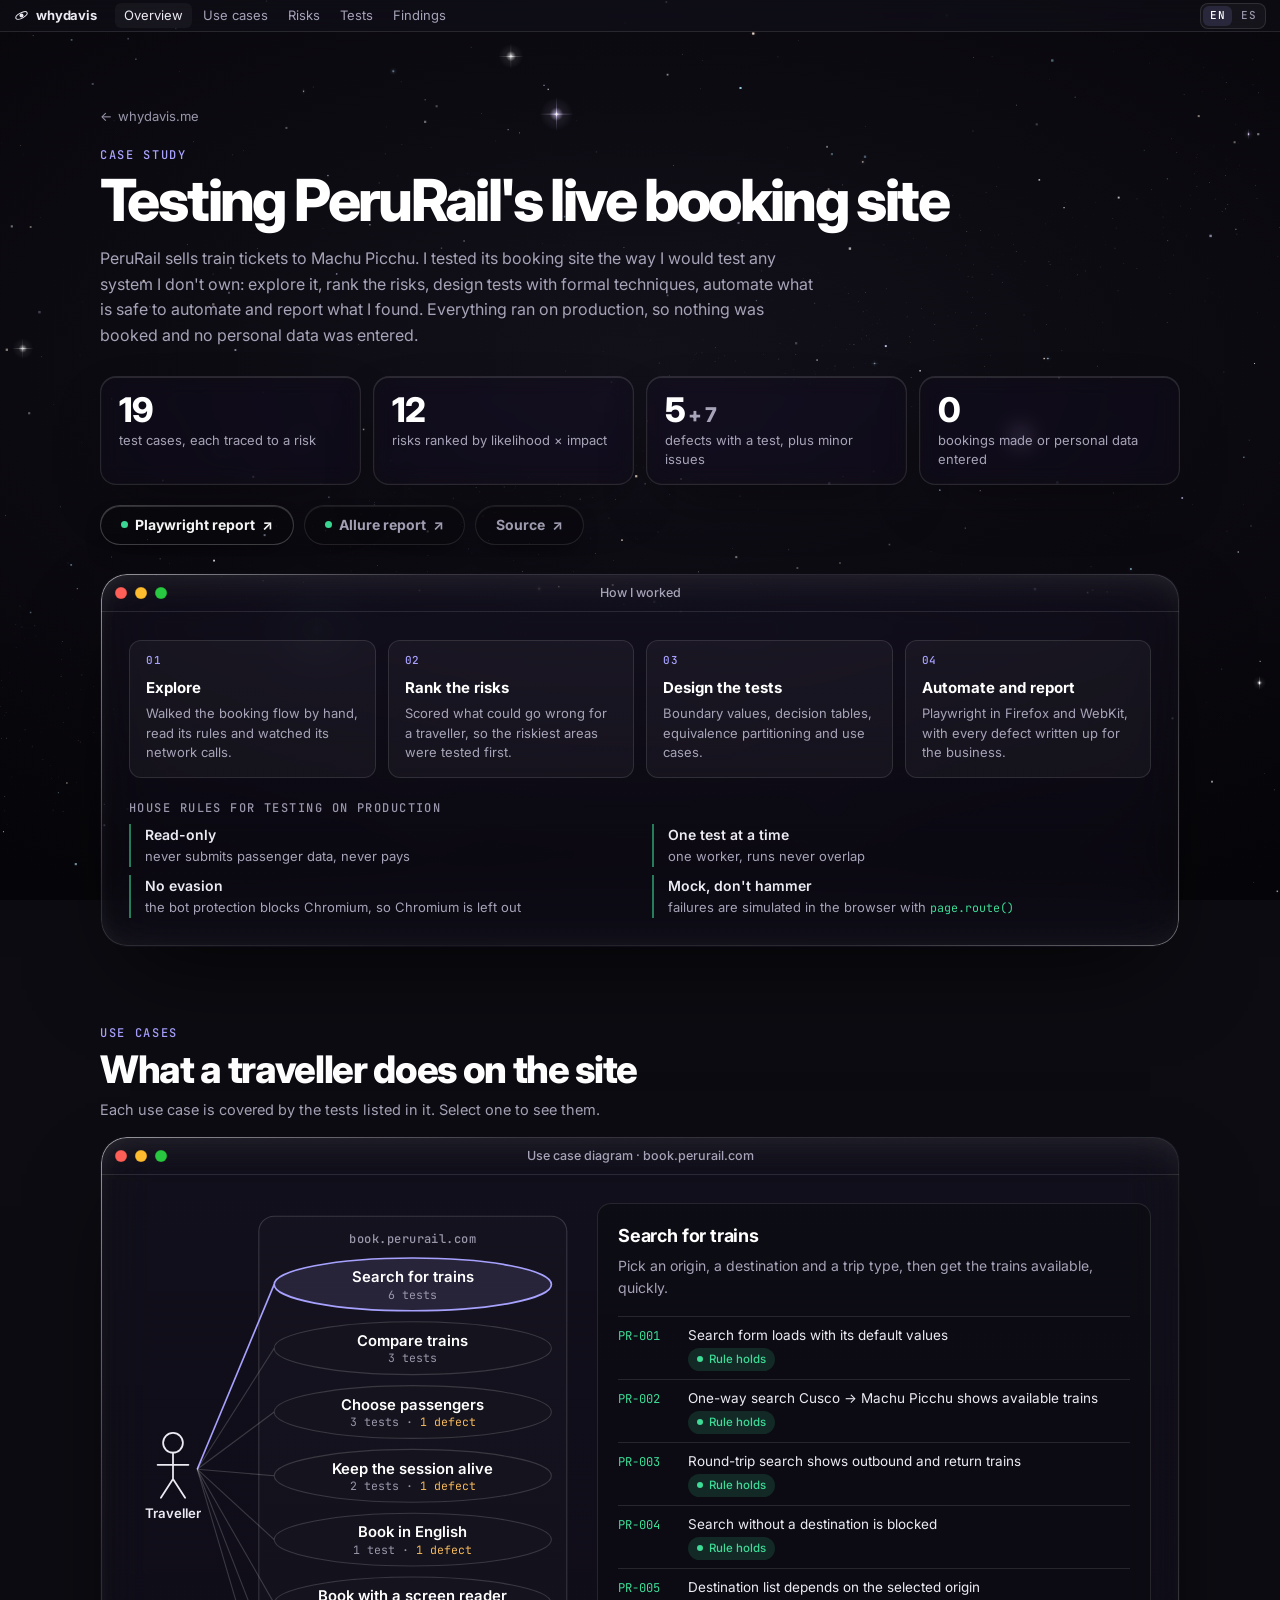
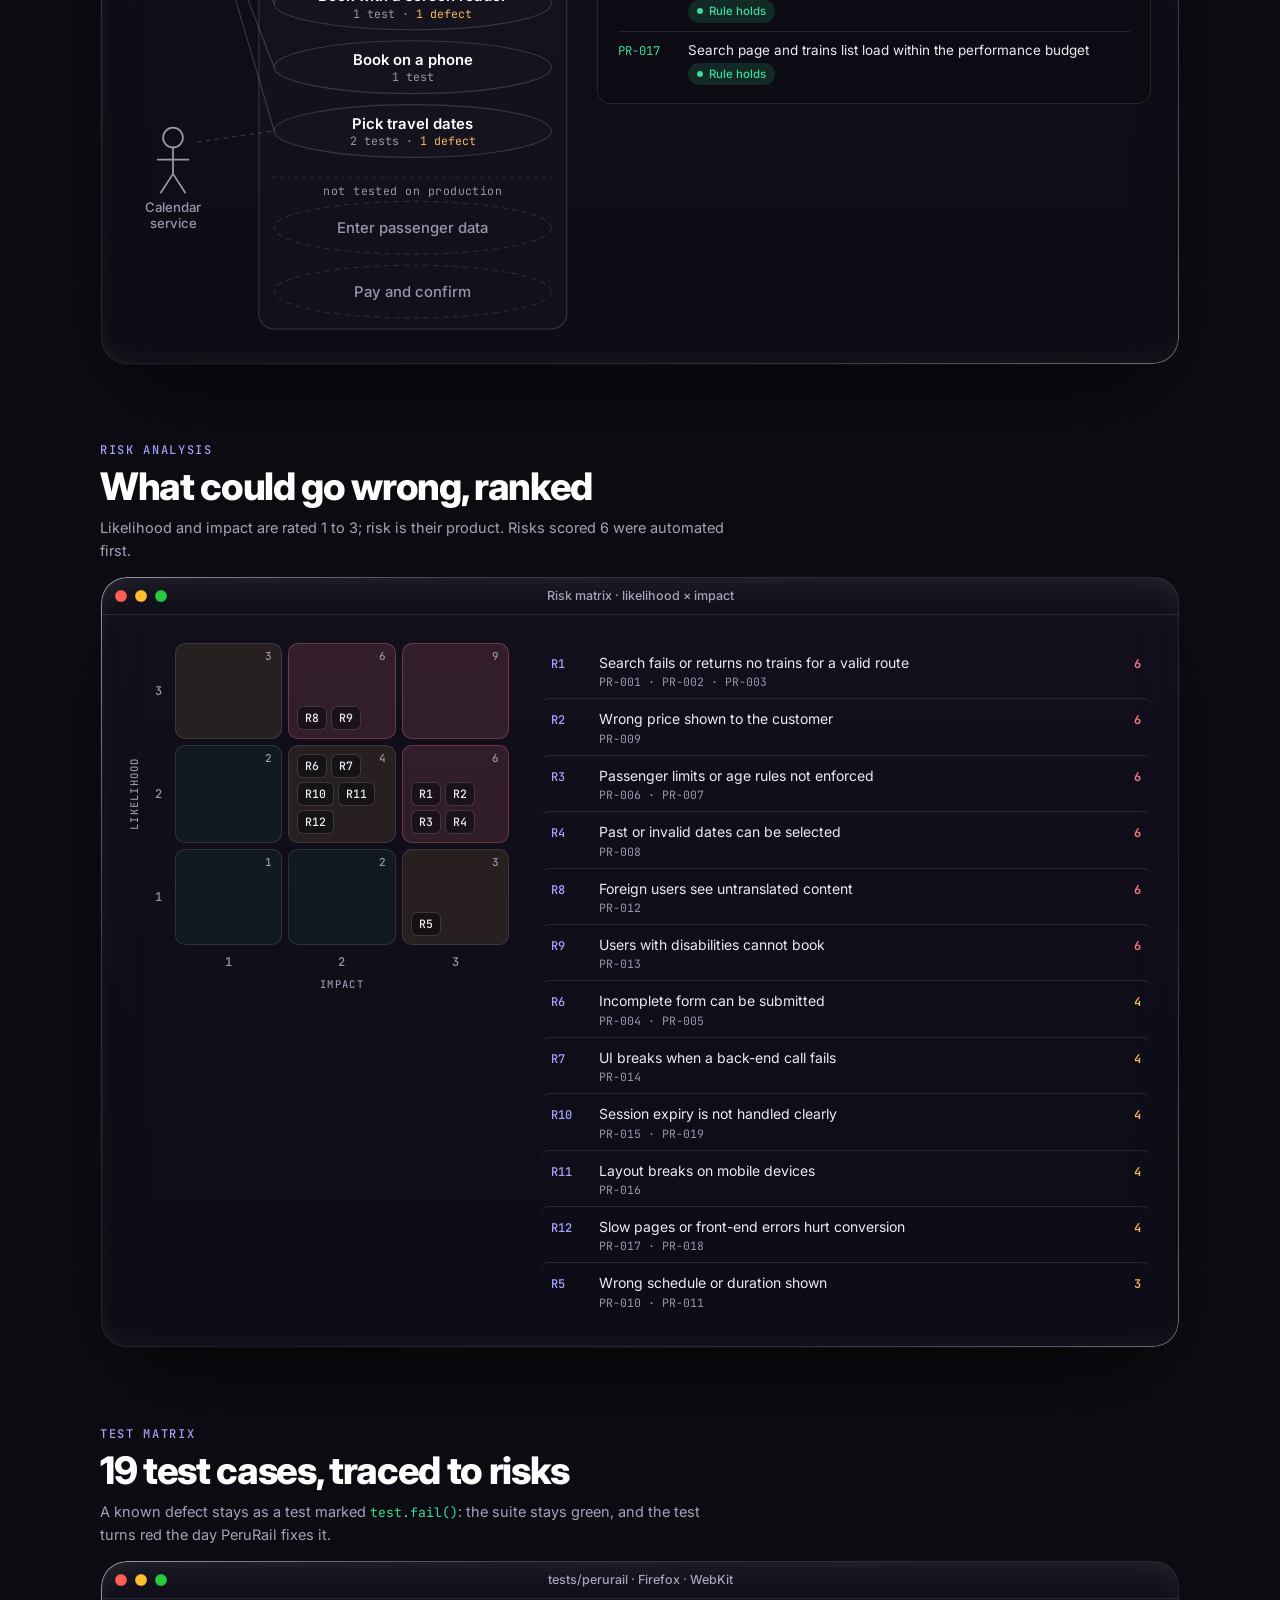
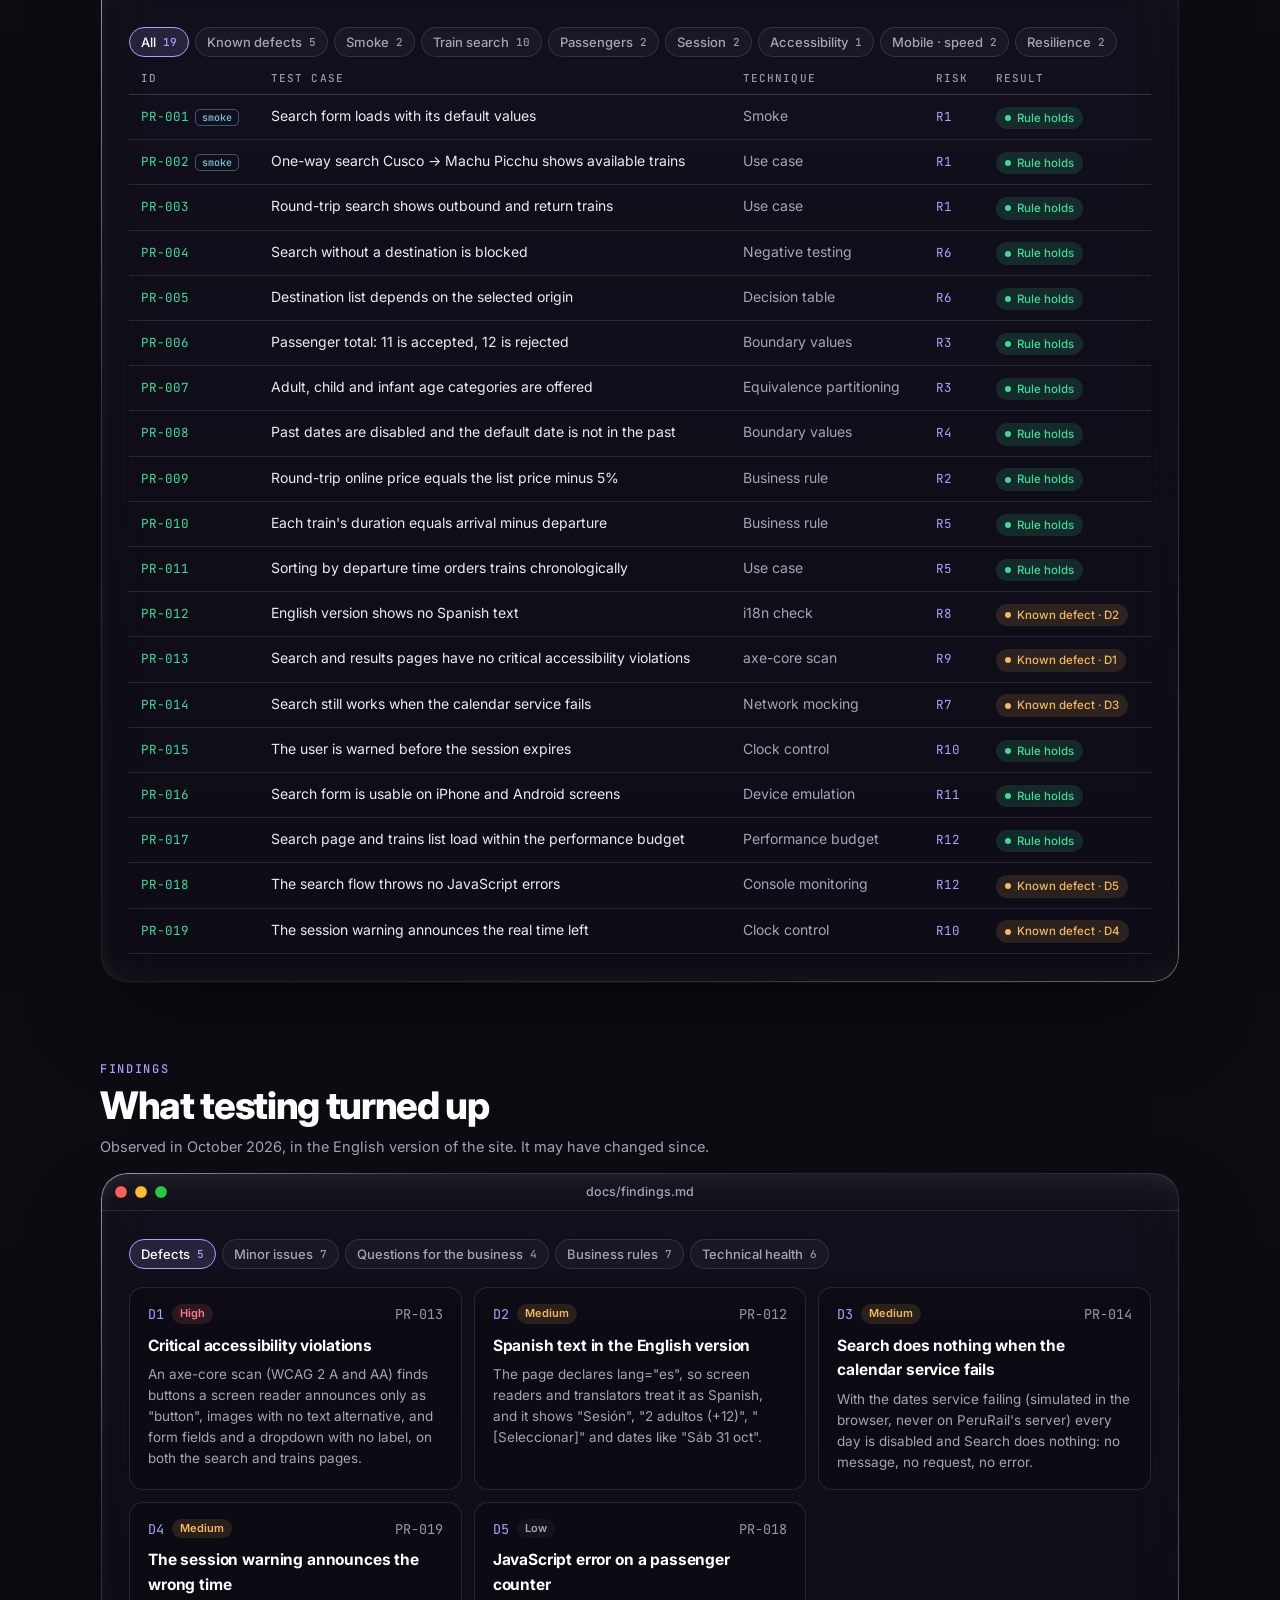
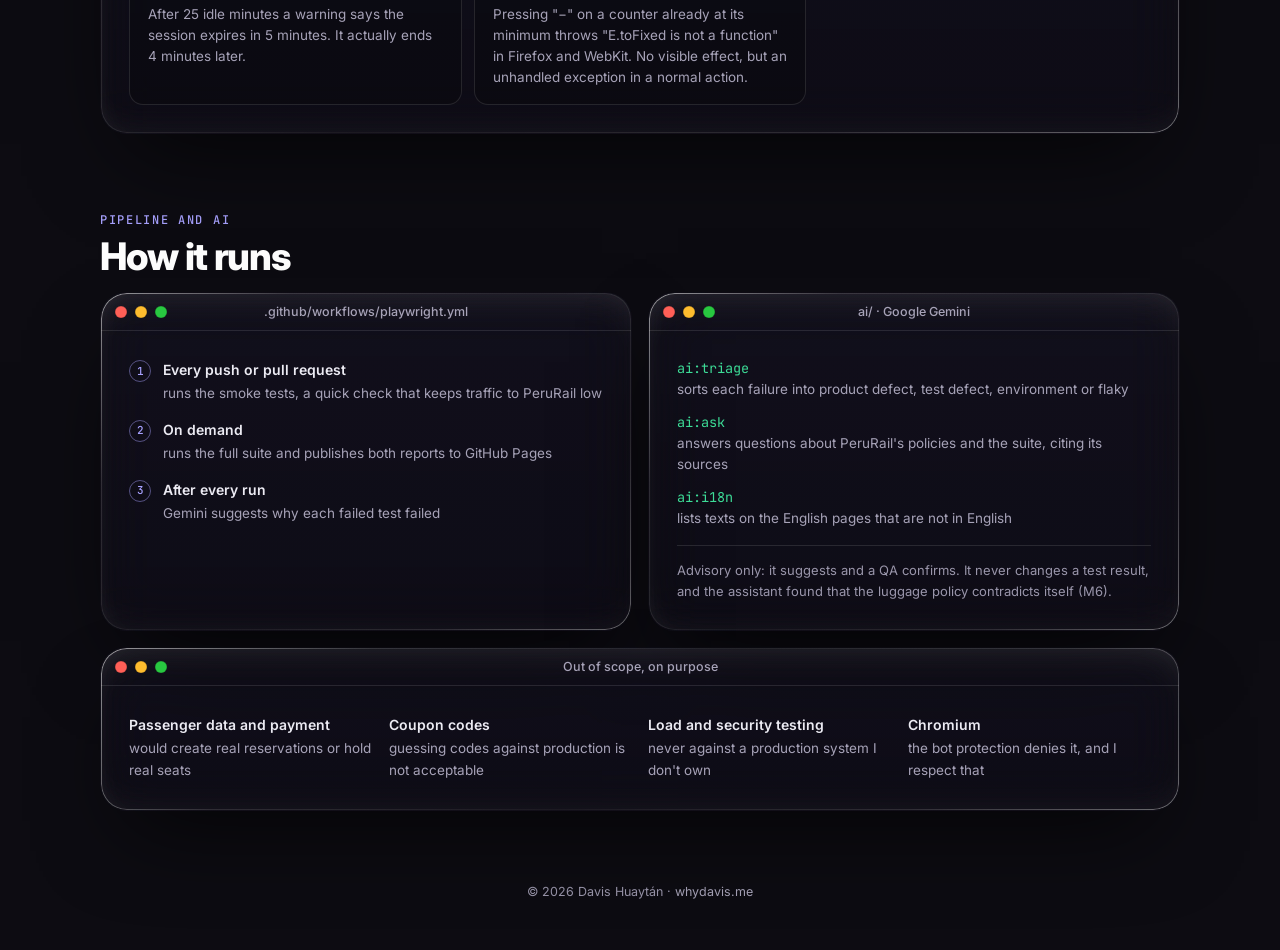
==== commit 8e98d1d9: "EN/ES language switch A switch in the menu bar of the home page and the case study. English stays th" ====
--- a/perurail/index.html
+++ b/perurail/index.html
@@ -39,6 +39,10 @@
       <a href="#tests">Tests</a>
       <a href="#findings">Findings</a>
     </nav>
+    <div class="lang" role="group" aria-label="Language">
+      <button type="button" data-lang="en" aria-pressed="true" title="English">EN</button>
+      <button type="button" data-lang="es" aria-pressed="false" title="Español">ES</button>
+    </div>
   </header>
 
   <main id="top">
@@ -224,6 +228,7 @@
 
   <script src="../main.js" defer></script>
   <script src="case.js" defer></script>
+  <script src="../i18n.js" defer></script>
   <script type="module" src="https://static.cloudflareinsights.com/beacon.min.js" data-cf-beacon='{"token": "da24d4a534864f099feae7750978d0eb"}'></script>
 </body>
 </html>
--- a/styles.css
+++ b/styles.css
@@ -102,10 +102,18 @@
 .mb-brand strong { font-weight: 700; letter-spacing: -0.01em; }
 .mb-nav { display: flex; gap: 2px; }
 .mb-nav a {
-  padding: 2px 9px; border-radius: 6px; color: var(--text-2);
+  padding: 2px 9px; white-space: nowrap; border-radius: 6px; color: var(--text-2);
   transition: background-color 150ms ease, color 150ms ease;
 }
 .mb-nav a:hover, .mb-nav a.active { background: var(--glass-hi); color: var(--text); }
+.lang { display: flex; gap: 2px; margin-left: auto; padding: 2px; border-radius: 8px; border: 1px solid var(--stroke); background: var(--glass-hi); }
+.lang button {
+  height: 20px; padding: 0 7px; border: 0; border-radius: 6px; background: none; cursor: pointer;
+  font: 500 11px/1 var(--mono); letter-spacing: 0.04em; color: var(--text-3);
+  transition: background-color 150ms ease, color 150ms ease;
+}
+.lang button:hover { color: var(--text); }
+.lang button[aria-pressed="true"] { background: var(--accent-soft); color: #fff; }
 
 .status-dot {
   width: 7px; height: 7px; border-radius: 50%; background: var(--green); flex: none;
@@ -656,8 +664,10 @@
   .pchip-caption { min-height: 34px; }
   .badge img { width: 28px; height: 28px; }
   .badge-sep { margin: 0 4px; }
-  .menubar { gap: 12px; }
-  .mb-nav a { padding: 2px 7px; }
+  .menubar { gap: 10px; }
+  .mb-nav { gap: 0; min-width: 0; overflow-x: auto; scrollbar-width: none; }
+  .mb-nav a { padding: 2px 6px; }
+  .lang button { padding: 0 6px; }
   .win-body { padding: 20px; }
   .section { padding: 40px 0; }
   .dock { gap: 4px; padding: 6px; border-radius: 18px; }
--- a/perurail/case.css
+++ b/perurail/case.css
@@ -166,7 +166,7 @@
   .case main { padding-top: 48px; }
   .cs { padding: 28px 0; }
   .menubar { gap: 10px; }
-  .mb-nav { overflow-x: auto; scrollbar-width: none; }
+  .mb-nav { min-width: 0; overflow-x: auto; scrollbar-width: none; }
   .mb-nav a { padding: 2px 6px; white-space: nowrap; }
   .case .mb-nav { display: flex; }
   .kpi { padding: 14px; }
